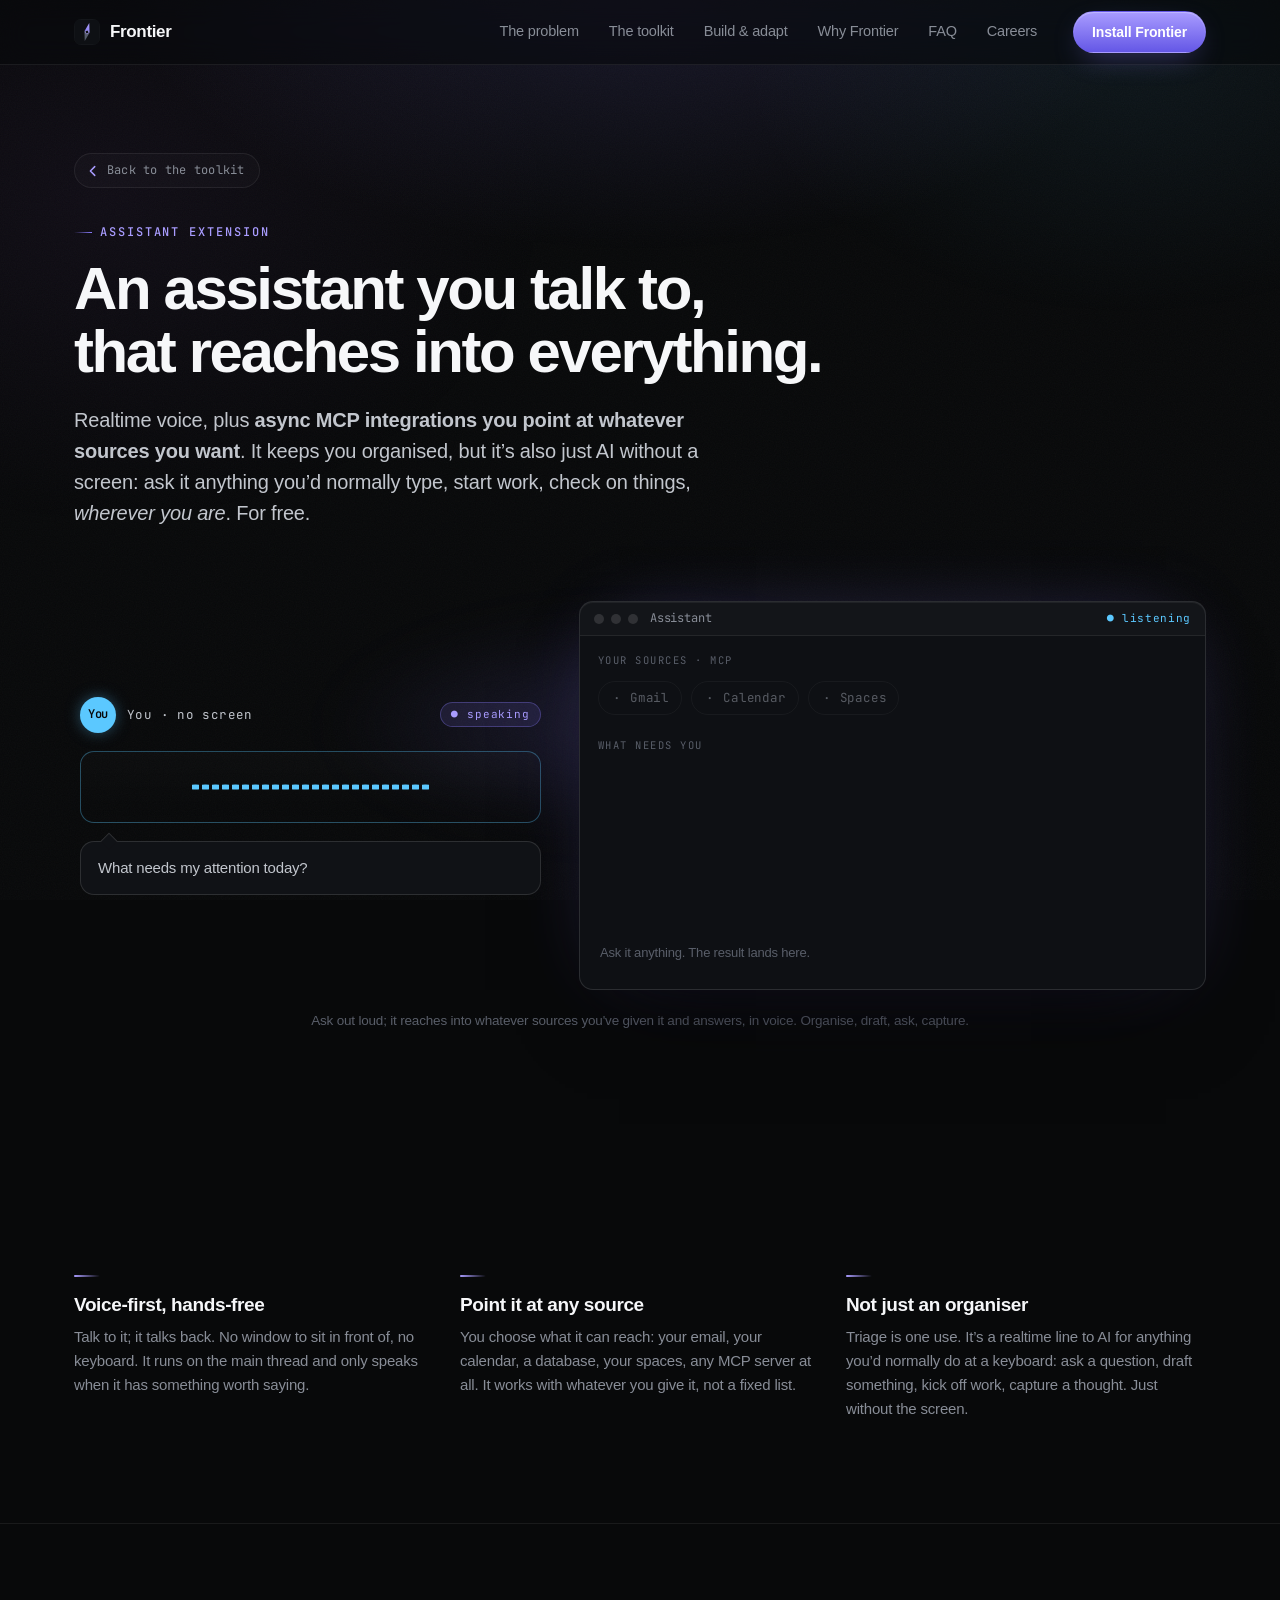
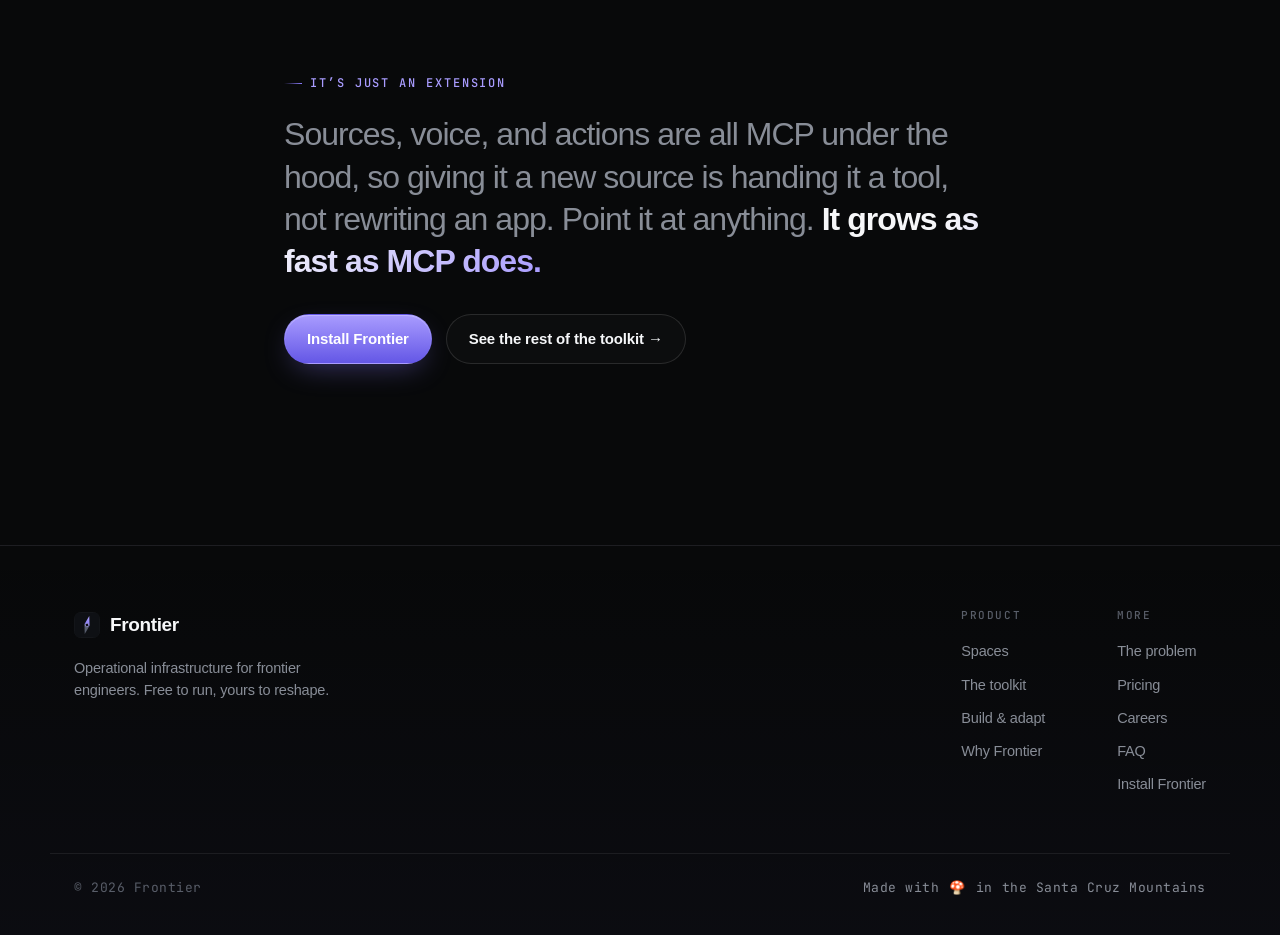
==== assistant/index.html @ aae22178 "deploy: frontierengineer/frontierengineer.com@a16890603f4fd9e2fb91ef1c6618bd8ad5037a3c" ====
<!DOCTYPE html><html lang="en"> <head><meta charset="UTF-8"><meta name="viewport" content="width=device-width, initial-scale=1.0"><title>Assistant — Frontier</title><meta name="description" content="A realtime voice assistant you point at whatever sources you want. It keeps you organised and does whatever you'd normally do with AI, hands-free and without a screen, wherever you are."><link rel="canonical" href="https://frontierengineer.com/assistant/"><meta name="theme-color" content="#08090a"><link rel="icon" type="image/svg+xml" href="/favicon.svg"><link rel="icon" type="image/png" sizes="32x32" href="/favicon-32.png"><link rel="apple-touch-icon" sizes="180x180" href="/apple-touch-icon.png"><link rel="manifest" href="/site.webmanifest"><meta property="og:type" content="website"><meta property="og:title" content="Assistant — Frontier"><meta property="og:description" content="A realtime voice assistant you point at whatever sources you want. It keeps you organised and does whatever you'd normally do with AI, hands-free and without a screen, wherever you are."><meta property="og:url" content="https://frontierengineer.com/assistant/"><meta property="og:image" content="/og.png"><meta name="twitter:card" content="summary_large_image"><meta name="twitter:title" content="Assistant — Frontier"><meta name="twitter:description" content="A realtime voice assistant you point at whatever sources you want. It keeps you organised and does whatever you'd normally do with AI, hands-free and without a screen, wherever you are."><meta name="twitter:image" content="/og.png"><link rel="preconnect" href="https://api.fontshare.com" crossorigin><link rel="preconnect" href="https://fonts.googleapis.com"><link rel="preconnect" href="https://fonts.gstatic.com" crossorigin><link href="https://api.fontshare.com/v2/css?f[]=general-sans@400,500,600,700&display=swap" rel="stylesheet"><link href="https://fonts.googleapis.com/css2?family=JetBrains+Mono:wght@400;500;600&display=swap" rel="stylesheet"><link rel="stylesheet" href="/_astro/assistant.Bw5Z6QPS.css">
<style>.xhero[data-astro-cid-bzsrhbdt]{padding-top:clamp(48px,7vw,88px)}.xback[data-astro-cid-bzsrhbdt]{display:flex;align-items:center;gap:7px;width:fit-content;font-family:var(--font-mono);font-size:12px;letter-spacing:.02em;color:var(--text-muted);padding:7px 14px 7px 11px;border:1px solid var(--border);border-radius:999px;background:#ffffff05;margin-bottom:26px;transition:color .2s var(--ease),border-color .2s var(--ease),background .2s var(--ease)}.xback[data-astro-cid-bzsrhbdt]:hover{color:var(--text);border-color:var(--border-accent);background:#ffffff0a}.xback-ic[data-astro-cid-bzsrhbdt]{color:var(--accent-bright);transition:transform .2s var(--ease)}.xback[data-astro-cid-bzsrhbdt]:hover .xback-ic[data-astro-cid-bzsrhbdt]{transform:translate(-2px)}.xhero-title[data-astro-cid-bzsrhbdt]{font-size:clamp(32px,5vw,60px);margin-top:16px;letter-spacing:-.04em}.xhero-lead[data-astro-cid-bzsrhbdt]{font-size:clamp(17px,1.6vw,20px);color:var(--text-dim);max-width:62ch;margin-top:22px;line-height:1.55}.xhero-lead[data-astro-cid-bzsrhbdt] strong{color:var(--text-dim);font-weight:600}.demo-stage[data-astro-cid-bzsrhbdt]{position:relative;margin-top:clamp(40px,6vw,72px)}.demo-glow[data-astro-cid-bzsrhbdt]{position:absolute;left:50%;top:-8%;transform:translate(-50%);width:78%;height:80%;background:radial-gradient(closest-side,rgba(138,124,255,.16),transparent 72%);filter:blur(26px);z-index:-1;pointer-events:none}.demo-cap[data-astro-cid-bzsrhbdt]{text-align:center;color:var(--text-faint);font-size:13.5px;margin-top:20px}.xbeats[data-astro-cid-bzsrhbdt]{padding-block:clamp(48px,8vw,110px)}.xbeats-grid[data-astro-cid-bzsrhbdt]{display:grid;grid-template-columns:repeat(3,1fr);gap:26px}.xbeat[data-astro-cid-bzsrhbdt]{position:relative}.xbeat-mark[data-astro-cid-bzsrhbdt]{display:block;width:26px;height:2px;border-radius:2px;background:linear-gradient(90deg,var(--accent-bright),transparent);margin-bottom:18px}.xbeat[data-astro-cid-bzsrhbdt] h3[data-astro-cid-bzsrhbdt]{font-size:19px;letter-spacing:-.02em}.xbeat[data-astro-cid-bzsrhbdt] p[data-astro-cid-bzsrhbdt]{color:var(--text-muted);font-size:15px;line-height:1.6;margin-top:10px}.xnote[data-astro-cid-bzsrhbdt]{border-top:1px solid var(--border)}.xnote-inner[data-astro-cid-bzsrhbdt]{max-width:760px}.xnote-body[data-astro-cid-bzsrhbdt]{font-family:var(--font-display);font-weight:500;font-size:clamp(22px,3vw,32px);line-height:1.32;letter-spacing:-.03em;color:var(--text-muted);margin-top:20px}.xnote-body[data-astro-cid-bzsrhbdt] .text-grad{font-weight:600}.xnote-cta[data-astro-cid-bzsrhbdt]{display:flex;gap:14px;margin-top:32px;flex-wrap:wrap}@media(max-width:760px){.xbeats-grid[data-astro-cid-bzsrhbdt]{grid-template-columns:1fr;gap:32px}}
</style>
<link rel="stylesheet" href="/_astro/assistant.CYsxO0mL.css"></head> <body> <header class="nav" data-astro-cid-dmqpwcec> <div class="container nav-inner" data-astro-cid-dmqpwcec> <a class="brand" href="/" aria-label="Frontier home" data-astro-cid-dmqpwcec> <svg class="brand-mark" width="26" height="26" viewBox="0 0 64 64" fill="none" aria-hidden="true" data-astro-cid-dmqpwcec> <defs data-astro-cid-dmqpwcec> <linearGradient id="navg" x1="24" y1="52" x2="42" y2="10" gradientUnits="userSpaceOnUse" data-astro-cid-dmqpwcec> <stop stop-color="#6457e6" data-astro-cid-dmqpwcec></stop> <stop offset="1" stop-color="#b3a8ff" data-astro-cid-dmqpwcec></stop> </linearGradient> </defs> <rect width="64" height="64" rx="15" fill="#0e1014" data-astro-cid-dmqpwcec></rect> <rect x="0.6" y="0.6" width="62.8" height="62.8" rx="14.4" stroke="#ffffff" stroke-opacity="0.08" stroke-width="1.2" data-astro-cid-dmqpwcec></rect> <g transform="rotate(14 32 32)" data-astro-cid-dmqpwcec> <polygon points="32,9 38.5,32 25.5,32" fill="url(#navg)" data-astro-cid-dmqpwcec></polygon> <polygon points="32,55 38.5,32 25.5,32" fill="#565c6b" data-astro-cid-dmqpwcec></polygon> <circle cx="32" cy="32" r="4.2" fill="#0e1014" data-astro-cid-dmqpwcec></circle> <circle cx="32" cy="32" r="4.2" fill="none" stroke="#b3a8ff" stroke-width="1.5" data-astro-cid-dmqpwcec></circle> </g> </svg> <span class="brand-word" data-astro-cid-dmqpwcec>Frontier</span> </a> <nav class="nav-links" aria-label="Primary" data-astro-cid-dmqpwcec> <a href="/#problem" data-astro-cid-dmqpwcec>The problem</a><a href="/#extensions" data-astro-cid-dmqpwcec>The toolkit</a><a href="/#adapt" data-astro-cid-dmqpwcec>Build &amp; adapt</a><a href="/#versus" data-astro-cid-dmqpwcec>Why Frontier</a><a href="/#faq" data-astro-cid-dmqpwcec>FAQ</a><a href="/careers" data-astro-cid-dmqpwcec>Careers</a> </nav> <a class="btn btn-primary nav-cta" href="/install" data-astro-cid-dmqpwcec>Install Frontier</a> </div> </header>  <main>  <section class="xhero section" data-astro-cid-bzsrhbdt> <div class="container" data-astro-cid-bzsrhbdt> <a class="xback" href="/#extensions" data-astro-cid-bzsrhbdt> <svg class="xback-ic" width="14" height="14" viewBox="0 0 16 16" fill="none" stroke="currentColor" stroke-width="1.7" stroke-linecap="round" stroke-linejoin="round" aria-hidden="true" data-astro-cid-bzsrhbdt><path d="M10 3 5 8l5 5" data-astro-cid-bzsrhbdt></path></svg>
Back to the toolkit
</a> <span class="eyebrow" data-astro-cid-bzsrhbdt>Assistant extension</span> <h1 class="xhero-title" data-astro-cid-bzsrhbdt>An assistant you talk to,<br data-astro-cid-vo5oohh5>that reaches into everything.</h1> <p class="xhero-lead" data-astro-cid-bzsrhbdt>
Realtime voice, plus <strong data-astro-cid-vo5oohh5>async MCP integrations you point at whatever sources you want</strong>.
    It keeps you organised, but it’s also just AI without a screen: ask it anything you’d normally
    type, start work, check on things, <em data-astro-cid-vo5oohh5>wherever you are</em>. For free.
</p> <div class="demo-stage" data-astro-cid-bzsrhbdt> <div class="demo-glow" aria-hidden="true" data-astro-cid-bzsrhbdt></div> <div class="demo-interactive" data-astro-cid-bzsrhbdt>    <style>astro-island,astro-slot,astro-static-slot{display:contents}</style><script>(()=>{var n=(a,t)=>{let i=async()=>{await(await a())()};if(t.value){let e=matchMedia(t.value);e.matches?i():e.addEventListener("change",i,{once:!0})}};(self.Astro||(self.Astro={})).media=n;window.dispatchEvent(new Event("astro:media"));})();</script><script>(()=>{var A=Object.defineProperty;var g=(i,o,a)=>o in i?A(i,o,{enumerable:!0,configurable:!0,writable:!0,value:a}):i[o]=a;var d=(i,o,a)=>g(i,typeof o!="symbol"?o+"":o,a);{let i={0:t=>m(t),1:t=>a(t),2:t=>new RegExp(t),3:t=>new Date(t),4:t=>new Map(a(t)),5:t=>new Set(a(t)),6:t=>BigInt(t),7:t=>new URL(t),8:t=>new Uint8Array(t),9:t=>new Uint16Array(t),10:t=>new Uint32Array(t),11:t=>1/0*t},o=t=>{let[l,e]=t;return l in i?i[l](e):void 0},a=t=>t.map(o),m=t=>typeof t!="object"||t===null?t:Object.fromEntries(Object.entries(t).map(([l,e])=>[l,o(e)]));class y extends HTMLElement{constructor(){super(...arguments);d(this,"Component");d(this,"hydrator");d(this,"hydrate",async()=>{var b;if(!this.hydrator||!this.isConnected)return;let e=(b=this.parentElement)==null?void 0:b.closest("astro-island[ssr]");if(e){e.addEventListener("astro:hydrate",this.hydrate,{once:!0});return}let c=this.querySelectorAll("astro-slot"),n={},h=this.querySelectorAll("template[data-astro-template]");for(let r of h){let s=r.closest(this.tagName);s!=null&&s.isSameNode(this)&&(n[r.getAttribute("data-astro-template")||"default"]=r.innerHTML,r.remove())}for(let r of c){let s=r.closest(this.tagName);s!=null&&s.isSameNode(this)&&(n[r.getAttribute("name")||"default"]=r.innerHTML)}let p;try{p=this.hasAttribute("props")?m(JSON.parse(this.getAttribute("props"))):{}}catch(r){let s=this.getAttribute("component-url")||"<unknown>",v=this.getAttribute("component-export");throw v&&(s+=` (export ${v})`),console.error(`[hydrate] Error parsing props for component ${s}`,this.getAttribute("props"),r),r}let u;await this.hydrator(this)(this.Component,p,n,{client:this.getAttribute("client")}),this.removeAttribute("ssr"),this.dispatchEvent(new CustomEvent("astro:hydrate"))});d(this,"unmount",()=>{this.isConnected||this.dispatchEvent(new CustomEvent("astro:unmount"))})}disconnectedCallback(){document.removeEventListener("astro:after-swap",this.unmount),document.addEventListener("astro:after-swap",this.unmount,{once:!0})}connectedCallback(){if(!this.hasAttribute("await-children")||document.readyState==="interactive"||document.readyState==="complete")this.childrenConnectedCallback();else{let e=()=>{document.removeEventListener("DOMContentLoaded",e),c.disconnect(),this.childrenConnectedCallback()},c=new MutationObserver(()=>{var n;((n=this.lastChild)==null?void 0:n.nodeType)===Node.COMMENT_NODE&&this.lastChild.nodeValue==="astro:end"&&(this.lastChild.remove(),e())});c.observe(this,{childList:!0}),document.addEventListener("DOMContentLoaded",e)}}async childrenConnectedCallback(){let e=this.getAttribute("before-hydration-url");e&&await import(e),this.start()}async start(){let e=JSON.parse(this.getAttribute("opts")),c=this.getAttribute("client");if(Astro[c]===void 0){window.addEventListener(`astro:${c}`,()=>this.start(),{once:!0});return}try{await Astro[c](async()=>{let n=this.getAttribute("renderer-url"),[h,{default:p}]=await Promise.all([import(this.getAttribute("component-url")),n?import(n):()=>()=>{}]),u=this.getAttribute("component-export")||"default";if(!u.includes("."))this.Component=h[u];else{this.Component=h;for(let f of u.split("."))this.Component=this.Component[f]}return this.hydrator=p,this.hydrate},e,this)}catch(n){console.error(`[astro-island] Error hydrating ${this.getAttribute("component-url")}`,n)}}attributeChangedCallback(){this.hydrate()}}d(y,"observedAttributes",["props"]),customElements.get("astro-island")||customElements.define("astro-island",y)}})();</script><astro-island uid="21wpBT" prefix="r1" component-url="/_astro/AssistantDemo.C8RsoqYz.js" component-export="default" renderer-url="/_astro/client.CbHKJimV.js" props="{&quot;data-astro-cid-vo5oohh5&quot;:[0,true]}" ssr client="media" opts="{&quot;name&quot;:&quot;AssistantDemo&quot;,&quot;value&quot;:&quot;(min-width: 860px)&quot;}" await-children><div class="adem" aria-label="Talking to the assistant hands-free"><div class="adem-room"><div class="adem-speaker"><span class="adem-avatar adem-avatar-you">You</span><span class="adem-room-label">You · no screen</span><span class="adem-pill is-voice">● speaking</span></div><div class="adem-wave adem-wave-you is-on" aria-hidden="true"><i style="--peak:0.8417120105808957;animation-delay:0ms"></i><i style="--peak:0.9067060543661969;animation-delay:52ms"></i><i style="--peak:0.5276926530966611;animation-delay:104ms"></i><i style="--peak:0.6484984073632659;animation-delay:156ms"></i><i style="--peak:0.9360884222527479;animation-delay:208ms"></i><i style="--peak:0.757435001853643;animation-delay:260ms"></i><i style="--peak:0.3922605070073061;animation-delay:312ms"></i><i style="--peak:0.8472707047897099;animation-delay:364ms"></i><i style="--peak:0.9032529451414593;animation-delay:416ms"></i><i style="--peak:0.5178409846565983;animation-delay:468ms"></i><i style="--peak:0.6572930887514092;animation-delay:520ms"></i><i style="--peak:0.937170477049954;animation-delay:572ms"></i><i style="--peak:0.7499855525618159;animation-delay:624ms"></i><i style="--peak:0.40260386568036527;animation-delay:676ms"></i><i style="--peak:0.8526803252110273;animation-delay:728ms"></i><i style="--peak:0.8996349344253034;animation-delay:780ms"></i><i style="--peak:0.5079333811823354;animation-delay:832ms"></i><i style="--peak:0.6659924081978033;animation-delay:884ms"></i><i style="--peak:0.9380780409457896;animation-delay:936ms"></i><i style="--peak:0.74241453464441;animation-delay:988ms"></i><i style="--peak:0.4129238699910305;animation-delay:1040ms"></i><i style="--peak:0.8579393423978348;animation-delay:1092ms"></i><i style="--peak:0.895853045127889;animation-delay:1144ms"></i><i style="--peak:0.4979726438231916;animation-delay:1196ms"></i></div><div class="adem-bubble adem-bubble-you">What needs my attention today?</div></div><div class="adem-app"><div class="adem-titlebar"><span class="adem-dots"><i></i><i></i><i></i></span><span class="adem-title">Assistant</span><span class="adem-appstatus is-listening">● listening</span></div><div class="adem-body"><div class="adem-label">Your sources · MCP</div><div class="adem-sources"><span class="adem-src adem-src-idle"><span class="adem-src-mark">·</span>Gmail</span><span class="adem-src adem-src-idle"><span class="adem-src-mark">·</span>Calendar</span><span class="adem-src adem-src-idle"><span class="adem-src-mark">·</span>Spaces</span></div><div class="adem-label adem-label-2">What needs you</div><div class="adem-pris"><div class="adem-pri is-out"><span class="adem-pri-dot"></span><span class="adem-pri-text">Reply to the Acme renewal — terms by EOD</span><span class="adem-tag">Gmail</span></div><div class="adem-pri is-out"><span class="adem-pri-dot"></span><span class="adem-pri-text">Your 2pm board sync has no agenda</span><span class="adem-tag">Calendar</span></div><div class="adem-pri is-out"><span class="adem-pri-dot"></span><span class="adem-pri-text">auth-migration is waiting on your input</span><span class="adem-tag">Spaces</span></div><div class="adem-pri-empty">Ask it anything. The result lands here.</div></div></div></div></div><!--astro:end--></astro-island> </div> <img class="demo-fallback" src="/demos/assistant-demo.png" alt="Talking to the assistant hands-free; it reaches into your sources over MCP and answers by voice, whether you're organising, drafting, or just asking." loading="lazy" data-astro-cid-bzsrhbdt> </div> <p class="demo-cap" data-astro-cid-bzsrhbdt>Ask out loud; it reaches into whatever sources you&#39;ve given it and answers, in voice. Organise, draft, ask, capture.</p> </div> </section> <section class="section xbeats" data-astro-cid-bzsrhbdt> <div class="container" data-astro-cid-bzsrhbdt> <div class="xbeats-grid" data-astro-cid-bzsrhbdt> <article class="xbeat" data-astro-cid-bzsrhbdt> <span class="xbeat-mark" data-astro-cid-bzsrhbdt></span> <h3 data-astro-cid-bzsrhbdt>Voice-first, hands-free</h3> <p data-astro-cid-bzsrhbdt>Talk to it; it talks back. No window to sit in front of, no keyboard. It runs on the main thread and only speaks when it has something worth saying.</p> </article><article class="xbeat" data-astro-cid-bzsrhbdt> <span class="xbeat-mark" data-astro-cid-bzsrhbdt></span> <h3 data-astro-cid-bzsrhbdt>Point it at any source</h3> <p data-astro-cid-bzsrhbdt>You choose what it can reach: your email, your calendar, a database, your spaces, any MCP server at all. It works with whatever you give it, not a fixed list.</p> </article><article class="xbeat" data-astro-cid-bzsrhbdt> <span class="xbeat-mark" data-astro-cid-bzsrhbdt></span> <h3 data-astro-cid-bzsrhbdt>Not just an organiser</h3> <p data-astro-cid-bzsrhbdt>Triage is one use. It’s a realtime line to AI for anything you’d normally do at a keyboard: ask a question, draft something, kick off work, capture a thought. Just without the screen.</p> </article> </div> </div> </section> <section class="section xnote" data-astro-cid-bzsrhbdt> <div class="container xnote-inner" data-astro-cid-bzsrhbdt> <span class="eyebrow" data-astro-cid-bzsrhbdt>It’s just an extension</span> <p class="xnote-body" data-astro-cid-bzsrhbdt>
Sources, voice, and actions are all MCP under the hood, so giving it a new source is handing it a
    tool, not rewriting an app. Point it at anything. <span class="text-grad" data-astro-cid-vo5oohh5>It grows as fast as MCP does.</span> </p> <div class="xnote-cta" data-astro-cid-bzsrhbdt> <a class="btn btn-primary" href="/install" data-astro-cid-bzsrhbdt>Install Frontier</a> <a class="btn btn-ghost" href="/#extensions" data-astro-cid-bzsrhbdt>See the rest of the toolkit →</a> </div> </div> </section>  </main> <footer class="footer" data-astro-cid-sz7xmlte> <div class="container footer-inner" data-astro-cid-sz7xmlte> <div class="footer-brand" data-astro-cid-sz7xmlte> <a class="footer-logo" href="/" aria-label="Frontier home" data-astro-cid-sz7xmlte> <svg class="footer-mark" width="26" height="26" viewBox="0 0 64 64" fill="none" aria-hidden="true" data-astro-cid-sz7xmlte> <defs data-astro-cid-sz7xmlte> <linearGradient id="footg" x1="24" y1="52" x2="42" y2="10" gradientUnits="userSpaceOnUse" data-astro-cid-sz7xmlte> <stop stop-color="#6457e6" data-astro-cid-sz7xmlte></stop> <stop offset="1" stop-color="#b3a8ff" data-astro-cid-sz7xmlte></stop> </linearGradient> </defs> <rect width="64" height="64" rx="15" fill="#0e1014" data-astro-cid-sz7xmlte></rect> <rect x="0.6" y="0.6" width="62.8" height="62.8" rx="14.4" stroke="#ffffff" stroke-opacity="0.08" stroke-width="1.2" data-astro-cid-sz7xmlte></rect> <g transform="rotate(14 32 32)" data-astro-cid-sz7xmlte> <polygon points="32,9 38.5,32 25.5,32" fill="url(#footg)" data-astro-cid-sz7xmlte></polygon> <polygon points="32,55 38.5,32 25.5,32" fill="#565c6b" data-astro-cid-sz7xmlte></polygon> <circle cx="32" cy="32" r="4.2" fill="#0e1014" data-astro-cid-sz7xmlte></circle> <circle cx="32" cy="32" r="4.2" fill="none" stroke="#b3a8ff" stroke-width="1.5" data-astro-cid-sz7xmlte></circle> </g> </svg> <span class="brand-word" data-astro-cid-sz7xmlte>Frontier</span> </a> <p data-astro-cid-sz7xmlte>Operational infrastructure for frontier engineers. Free to run, yours to reshape.</p> </div> <nav class="footer-cols" aria-label="Footer" data-astro-cid-sz7xmlte> <div data-astro-cid-sz7xmlte> <h4 data-astro-cid-sz7xmlte>Product</h4> <a href="/spaces" data-astro-cid-sz7xmlte>Spaces</a> <a href="/#extensions" data-astro-cid-sz7xmlte>The toolkit</a> <a href="/#adapt" data-astro-cid-sz7xmlte>Build &amp; adapt</a> <a href="/#versus" data-astro-cid-sz7xmlte>Why Frontier</a> </div> <div data-astro-cid-sz7xmlte> <h4 data-astro-cid-sz7xmlte>More</h4> <a href="/#problem" data-astro-cid-sz7xmlte>The problem</a> <a href="/#promise" data-astro-cid-sz7xmlte>Pricing</a> <a href="/careers" data-astro-cid-sz7xmlte>Careers</a> <a href="/#faq" data-astro-cid-sz7xmlte>FAQ</a> <a href="/install" data-astro-cid-sz7xmlte>Install Frontier</a> </div> </nav> </div> <div class="container footer-base" data-astro-cid-sz7xmlte> <span data-astro-cid-sz7xmlte>© 2026 Frontier</span> <span class="footer-made" data-astro-cid-sz7xmlte>Made with <span class="footer-emoji" aria-hidden="true" data-astro-cid-sz7xmlte>🍄</span> in the Santa Cruz Mountains</span> </div> </footer> <script type="module">const s=["🌲","🦭","⛰️","🐈","🌊","🍄","🐬","🥃"],t=document.querySelector(".footer-emoji"),n=window.matchMedia("(prefers-reduced-motion: reduce)").matches;if(t&&!n){let e=[];setInterval(()=>{e.length===0&&(e=[...s].sort(()=>Math.random()-.5),e[0]===t.textContent&&e.push(e.shift())),t.classList.add("is-fading"),setTimeout(()=>{t.textContent=e.shift(),t.classList.remove("is-fading")},900)},5e3)}</script>  </body></html>
---- _astro/assistant.Bw5Z6QPS.css ----
:root{--bg: #08090a;--bg-1: #0b0c0e;--bg-2: #101216;--bg-3: #15171c;--bg-card: #0e1014;--border: rgba(255, 255, 255, .07);--border-strong: rgba(255, 255, 255, .12);--border-accent: rgba(138, 124, 255, .32);--text: #f6f7f9;--text-dim: #c2c6cd;--text-muted: #888d97;--text-faint: #595e69;--accent: #8a7cff;--accent-bright: #a99cff;--accent-deep: #6457e6;--accent-glow: rgba(138, 124, 255, .45);--accent-dim: rgba(138, 124, 255, .12);--status-working: #5bc8ff;--status-attention: #ffb454;--status-done: #4ade80;--font-display: "General Sans", -apple-system, BlinkMacSystemFont, "Segoe UI", sans-serif;--font-body: "General Sans", -apple-system, BlinkMacSystemFont, "Segoe UI", sans-serif;--font-mono: "JetBrains Mono", ui-monospace, "SF Mono", "Cascadia Code", monospace;--container: 1180px;--container-narrow: 760px;--radius-sm: 8px;--radius: 14px;--radius-lg: 22px;--shadow-card: 0 1px 0 rgba(255, 255, 255, .04) inset, 0 18px 50px -20px rgba(0, 0, 0, .8);--shadow-glow: 0 0 0 1px var(--border-accent), 0 20px 60px -20px var(--accent-glow);--ease: cubic-bezier(.22, 1, .36, 1)}*,*:before,*:after{box-sizing:border-box;margin:0;padding:0}html{scroll-behavior:smooth;-webkit-text-size-adjust:100%}body{font-family:var(--font-body);background:var(--bg);color:var(--text);line-height:1.6;font-size:17px;letter-spacing:-.011em;-webkit-font-smoothing:antialiased;-moz-osx-font-smoothing:grayscale;overflow-x:hidden;position:relative}body:before{content:"";position:fixed;inset:0;z-index:-2;background:radial-gradient(900px 540px at 50% -8%,rgba(138,124,255,.16),transparent 60%),radial-gradient(700px 480px at 88% 6%,rgba(91,200,255,.07),transparent 55%),radial-gradient(820px 600px at 8% 22%,rgba(160,90,220,.06),transparent 55%);pointer-events:none}body:after{content:"";position:fixed;inset:0;z-index:-1;opacity:.035;pointer-events:none;background-image:url("data:image/svg+xml,%3Csvg xmlns='http://www.w3.org/2000/svg' width='160' height='160'%3E%3Cfilter id='n'%3E%3CfeTurbulence type='fractalNoise' baseFrequency='0.85' numOctaves='3' stitchTiles='stitch'/%3E%3C/filter%3E%3Crect width='100%25' height='100%25' filter='url(%23n)'/%3E%3C/svg%3E")}h1,h2,h3,h4{font-family:var(--font-display);font-weight:600;line-height:1.04;letter-spacing:-.035em;color:var(--text)}p{color:var(--text-dim)}a{color:inherit;text-decoration:none}::selection{background:var(--accent);color:#fff}img,svg{display:block;max-width:100%}.container{width:100%;max-width:var(--container);margin-inline:auto;padding-inline:24px}.section{position:relative;padding-block:clamp(72px,11vw,150px);scroll-margin-top:84px}.eyebrow{display:inline-flex;align-items:center;gap:8px;font-family:var(--font-mono);font-size:12px;font-weight:500;letter-spacing:.16em;text-transform:uppercase;color:var(--accent-bright)}.eyebrow:before{content:"";width:18px;height:1px;background:linear-gradient(90deg,transparent,var(--accent))}.section-title{font-size:clamp(30px,4.4vw,50px);max-width:18ch;margin-top:18px}.section-lead{font-size:clamp(17px,1.5vw,20px);color:var(--text-dim);max-width:56ch;margin-top:20px;line-height:1.55}.demo-interactive{display:none}.demo-fallback{display:block;width:100%;height:auto;border-radius:14px}@media(min-width:860px){.demo-interactive{display:block}.demo-fallback{display:none}}.text-accent{color:var(--accent-bright)}.text-grad{background:linear-gradient(120deg,var(--text) 30%,var(--accent-bright));-webkit-background-clip:text;background-clip:text;color:transparent}.btn{display:inline-flex;align-items:center;justify-content:center;gap:9px;font-family:var(--font-body);font-size:15px;font-weight:600;letter-spacing:-.01em;padding:12px 22px;border-radius:999px;border:1px solid transparent;cursor:pointer;transition:transform .25s var(--ease),background .25s var(--ease),border-color .25s var(--ease),box-shadow .25s var(--ease);white-space:nowrap}.btn:active{transform:translateY(1px) scale(.99)}.btn-primary{background:linear-gradient(180deg,var(--accent-bright),var(--accent-deep));color:#fff;box-shadow:0 1px #ffffff40 inset,0 10px 30px -10px var(--accent-glow)}.btn-primary:hover{box-shadow:0 1px #ffffff4d inset,0 14px 40px -10px var(--accent-glow);transform:translateY(-1px)}.btn-ghost{background:#ffffff05;border-color:var(--border-strong);color:var(--text)}.btn-ghost:hover{background:#ffffff0d;border-color:var(--border-accent)}.card{background:linear-gradient(180deg,#ffffff06,#fff0);border:1px solid var(--border);border-radius:var(--radius);box-shadow:var(--shadow-card)}.badge{display:inline-flex;align-items:center;gap:7px;font-family:var(--font-mono);font-size:11px;letter-spacing:.12em;text-transform:uppercase;color:var(--text-muted);padding:5px 11px;border:1px solid var(--border);border-radius:999px;background:#ffffff05}.rule{height:1px;border:0;background:linear-gradient(90deg,transparent,var(--border-strong) 20%,var(--border-strong) 80%,transparent)}@keyframes rise{0%{opacity:0;transform:translateY(18px)}to{opacity:1;transform:translateY(0)}}.reveal{opacity:0;animation:rise .9s var(--ease) forwards}@media(prefers-reduced-motion:reduce){.reveal{animation:none;opacity:1}html{scroll-behavior:auto}}@media(max-width:640px){body{font-size:16px}.container{padding-inline:18px}}.nav[data-astro-cid-dmqpwcec]{position:sticky;top:0;z-index:50;background:#08090a99;backdrop-filter:blur(14px) saturate(140%);-webkit-backdrop-filter:blur(14px) saturate(140%);border-bottom:1px solid var(--border)}.nav-inner[data-astro-cid-dmqpwcec]{display:flex;align-items:center;justify-content:space-between;height:64px;gap:28px}.brand[data-astro-cid-dmqpwcec]{display:inline-flex;align-items:center;gap:10px;font-family:var(--font-display);font-weight:600;font-size:17px;letter-spacing:-.02em}.brand-mark[data-astro-cid-dmqpwcec]{border-radius:7px}.nav-links[data-astro-cid-dmqpwcec]{display:flex;align-items:center;gap:30px;margin-left:auto;margin-right:8px}.nav-links[data-astro-cid-dmqpwcec] a[data-astro-cid-dmqpwcec]{font-size:14.5px;color:var(--text-muted);transition:color .2s var(--ease)}.nav-links[data-astro-cid-dmqpwcec] a[data-astro-cid-dmqpwcec]:hover{color:var(--text)}.nav-cta[data-astro-cid-dmqpwcec]{padding:9px 18px;font-size:14px}@media(max-width:860px){.nav-links[data-astro-cid-dmqpwcec]{display:none}}@media(max-width:460px){.nav-cta[data-astro-cid-dmqpwcec]{display:none}}.footer[data-astro-cid-sz7xmlte]{border-top:1px solid var(--border);padding-block:64px 36px;margin-top:40px;background:linear-gradient(180deg,transparent,rgba(138,124,255,.03))}.footer-inner[data-astro-cid-sz7xmlte]{display:flex;justify-content:space-between;gap:48px;flex-wrap:wrap}.footer-logo[data-astro-cid-sz7xmlte]{display:inline-flex;align-items:center;gap:10px}.footer-mark[data-astro-cid-sz7xmlte]{border-radius:7px}.footer-brand[data-astro-cid-sz7xmlte] .brand-word[data-astro-cid-sz7xmlte]{font-family:var(--font-display);font-weight:600;font-size:19px;letter-spacing:-.02em}.footer-brand[data-astro-cid-sz7xmlte] p[data-astro-cid-sz7xmlte]{color:var(--text-muted);font-size:14.5px;margin-top:12px;max-width:34ch;line-height:1.5}.footer-cols[data-astro-cid-sz7xmlte]{display:flex;gap:72px;flex-wrap:wrap}.footer-cols[data-astro-cid-sz7xmlte] h4[data-astro-cid-sz7xmlte]{font-family:var(--font-mono);font-size:11px;letter-spacing:.14em;text-transform:uppercase;color:var(--text-faint);margin-bottom:14px;font-weight:500}.footer-cols[data-astro-cid-sz7xmlte] a[data-astro-cid-sz7xmlte]{display:block;font-size:14.5px;color:var(--text-muted);padding-block:5px;transition:color .2s var(--ease)}.footer-cols[data-astro-cid-sz7xmlte] a[data-astro-cid-sz7xmlte]:hover{color:var(--text)}.footer-base[data-astro-cid-sz7xmlte]{display:flex;justify-content:space-between;align-items:center;gap:16px;flex-wrap:wrap;margin-top:52px;padding-top:24px;border-top:1px solid var(--border);font-size:13px;color:var(--text-faint);font-family:var(--font-mono);letter-spacing:.04em}.footer-made[data-astro-cid-sz7xmlte]{color:var(--text-muted)}.footer-emoji[data-astro-cid-sz7xmlte]{display:inline-block;width:1.5em;text-align:center;opacity:1;transition:opacity .9s ease}.footer-emoji[data-astro-cid-sz7xmlte].is-fading{opacity:0}@media(max-width:600px){.footer-cols[data-astro-cid-sz7xmlte]{gap:40px}}
---- _astro/assistant.CYsxO0mL.css ----
.adem{--a-you: var(--status-working, #5bc8ff);--a-asst: var(--accent-bright);display:grid;grid-template-columns:.86fr 1.14fr;gap:32px;align-items:center;width:100%;text-align:left;user-select:none}.adem-room{display:flex;flex-direction:column;gap:18px;padding:4px 6px}.adem-speaker{display:flex;align-items:center;gap:11px}.adem-avatar{flex:0 0 auto;width:36px;height:36px;border-radius:50%;display:inline-flex;align-items:center;justify-content:center;font-family:var(--font-mono);font-size:12px;font-weight:600;color:var(--bg);transition:background .3s var(--ease),box-shadow .3s var(--ease)}.adem-avatar-you{background:var(--a-you);box-shadow:0 0 16px -2px #5bc8ff80}.adem-avatar-asst{background:var(--a-asst);box-shadow:0 0 16px -2px var(--accent-glow)}.adem-room-label{font-family:var(--font-mono);font-size:12.5px;letter-spacing:.03em;color:var(--text-dim)}.adem-pill{margin-left:auto;font-family:var(--font-mono);font-size:11px;letter-spacing:.08em;padding:3px 10px;border-radius:999px;border:1px solid transparent;color:var(--text-faint);transition:color .25s var(--ease),border-color .25s var(--ease),background .25s var(--ease)}.adem-pill.is-voice{color:var(--accent-bright);border-color:var(--border-accent);background:var(--accent-dim)}.adem-pill.is-think{color:var(--text-muted)}.adem-wave{display:flex;align-items:center;justify-content:center;gap:3px;height:72px;padding:10px 14px;border-radius:14px;border:1px solid var(--border);background:linear-gradient(180deg,#ffffff05,#fff0);transition:border-color .3s var(--ease)}.adem-wave.is-on.adem-wave-you{border-color:#5bc8ff59}.adem-wave.is-on.adem-wave-asst{border-color:var(--border-accent)}.adem-wave i{flex:1 1 0;max-width:7px;height:100%;border-radius:3px;background:var(--text-faint);transform:scaleY(.1);transform-origin:center;transition:background .3s var(--ease)}.adem-wave.is-on.adem-wave-you i{background:var(--a-you)}.adem-wave.is-on.adem-wave-asst i{background:var(--a-asst)}.adem-wave.is-on i{animation:adem-wave .82s ease-in-out infinite}@keyframes adem-wave{0%,to{transform:scaleY(.1)}50%{transform:scaleY(var(--peak, 1))}}.adem-thinking{display:flex;align-items:center;gap:8px;height:72px;padding:10px 18px;border-radius:14px;border:1px solid var(--border);background:#ffffff04}.adem-thinking i{width:8px;height:8px;border-radius:50%;background:var(--accent-bright);animation:adem-think 1.1s ease-in-out infinite}.adem-thinking i:nth-child(2){animation-delay:.18s}.adem-thinking i:nth-child(3){animation-delay:.36s}@keyframes adem-think{0%,to{opacity:.25;transform:translateY(0)}50%{opacity:1;transform:translateY(-3px)}}.adem-bubble{position:relative;border-radius:14px;border:1px solid var(--border-strong);background:var(--bg-2);padding:15px 17px;font-size:15px;line-height:1.5;color:var(--text-dim);transition:border-color .3s var(--ease)}.adem-bubble:after{content:"";position:absolute;left:22px;top:-7px;width:12px;height:12px;background:var(--bg-2);border-left:1px solid var(--border-strong);border-top:1px solid var(--border-strong);transform:rotate(45deg)}.adem-bubble-asst{border-color:var(--border-accent)}.adem-bubble-asst:after{border-color:var(--border-accent)}.adem-app{border-radius:14px;background:var(--bg-card);border:1px solid var(--border-strong);overflow:hidden;box-shadow:0 1px #ffffff0f inset,0 40px 90px -40px #000000e6,0 0 80px -36px var(--accent-glow)}.adem-titlebar{display:flex;align-items:center;gap:12px;height:34px;padding:0 14px;border-bottom:1px solid var(--border);background:#ffffff05}.adem-dots{display:flex;gap:7px}.adem-dots i{width:10px;height:10px;border-radius:50%;background:var(--border-strong)}.adem-title{font-family:var(--font-mono);font-size:12px;color:var(--text-muted)}.adem-appstatus{margin-left:auto;font-family:var(--font-mono);font-size:11px;letter-spacing:.06em;transition:color .3s var(--ease)}.adem-appstatus.is-listening{color:var(--status-working, #5bc8ff)}.adem-appstatus.is-working{color:var(--text-muted)}.adem-appstatus.is-done{color:#4ade80}.adem-body{padding:16px 18px 20px;min-height:256px}.adem-label{font-family:var(--font-mono);font-size:10.5px;letter-spacing:.14em;text-transform:uppercase;color:var(--text-faint);margin-bottom:12px}.adem-label-2{margin-top:22px}.adem-sources{display:flex;gap:9px;flex-wrap:wrap}.adem-src{display:inline-flex;align-items:center;gap:7px;font-family:var(--font-mono);font-size:12.5px;padding:6px 12px;border-radius:999px;border:1px solid var(--border);color:var(--text-muted);transition:color .3s var(--ease),border-color .3s var(--ease),background .3s var(--ease)}.adem-src-mark{display:inline-flex;width:12px;justify-content:center}.adem-src-idle{opacity:.6}.adem-src-checking{color:var(--accent-bright);border-color:var(--border-accent);background:var(--accent-dim)}.adem-src-done{color:#4ade80;border-color:#4ade8059}.adem-spin{width:10px;height:10px;border-radius:50%;border:1.6px solid var(--accent-bright);border-top-color:transparent;animation:adem-spin .7s linear infinite}@keyframes adem-spin{to{transform:rotate(360deg)}}.adem-pris{display:flex;flex-direction:column;gap:9px}.adem-pri{display:flex;align-items:center;gap:11px;padding:11px 13px;border-radius:10px;border:1px solid var(--border);background:#ffffff04;transition:opacity .45s var(--ease),transform .45s var(--ease)}.adem-pri.is-in{opacity:1;transform:translateY(0)}.adem-pri.is-out{opacity:0;transform:translateY(8px);pointer-events:none}.adem-pri-dot{flex:0 0 auto;width:6px;height:6px;border-radius:50%;background:var(--accent-bright);margin-top:1px}.adem-pri-text{flex:1;font-size:13.5px;color:var(--text-dim)}.adem-tag{flex:0 0 auto;font-family:var(--font-mono);font-size:10px;letter-spacing:.08em;padding:3px 8px;border-radius:999px;border:1px solid var(--border-accent);color:var(--accent-bright);background:var(--accent-dim)}.adem-pri-empty{font-size:13px;color:var(--text-faint);padding:6px 2px}@media(prefers-reduced-motion:reduce){.adem-wave i,.adem-thinking i,.adem-spin{animation:none!important}}.xhero-lead[data-astro-cid-vo5oohh5] em[data-astro-cid-vo5oohh5]{color:var(--text-dim);font-style:italic}
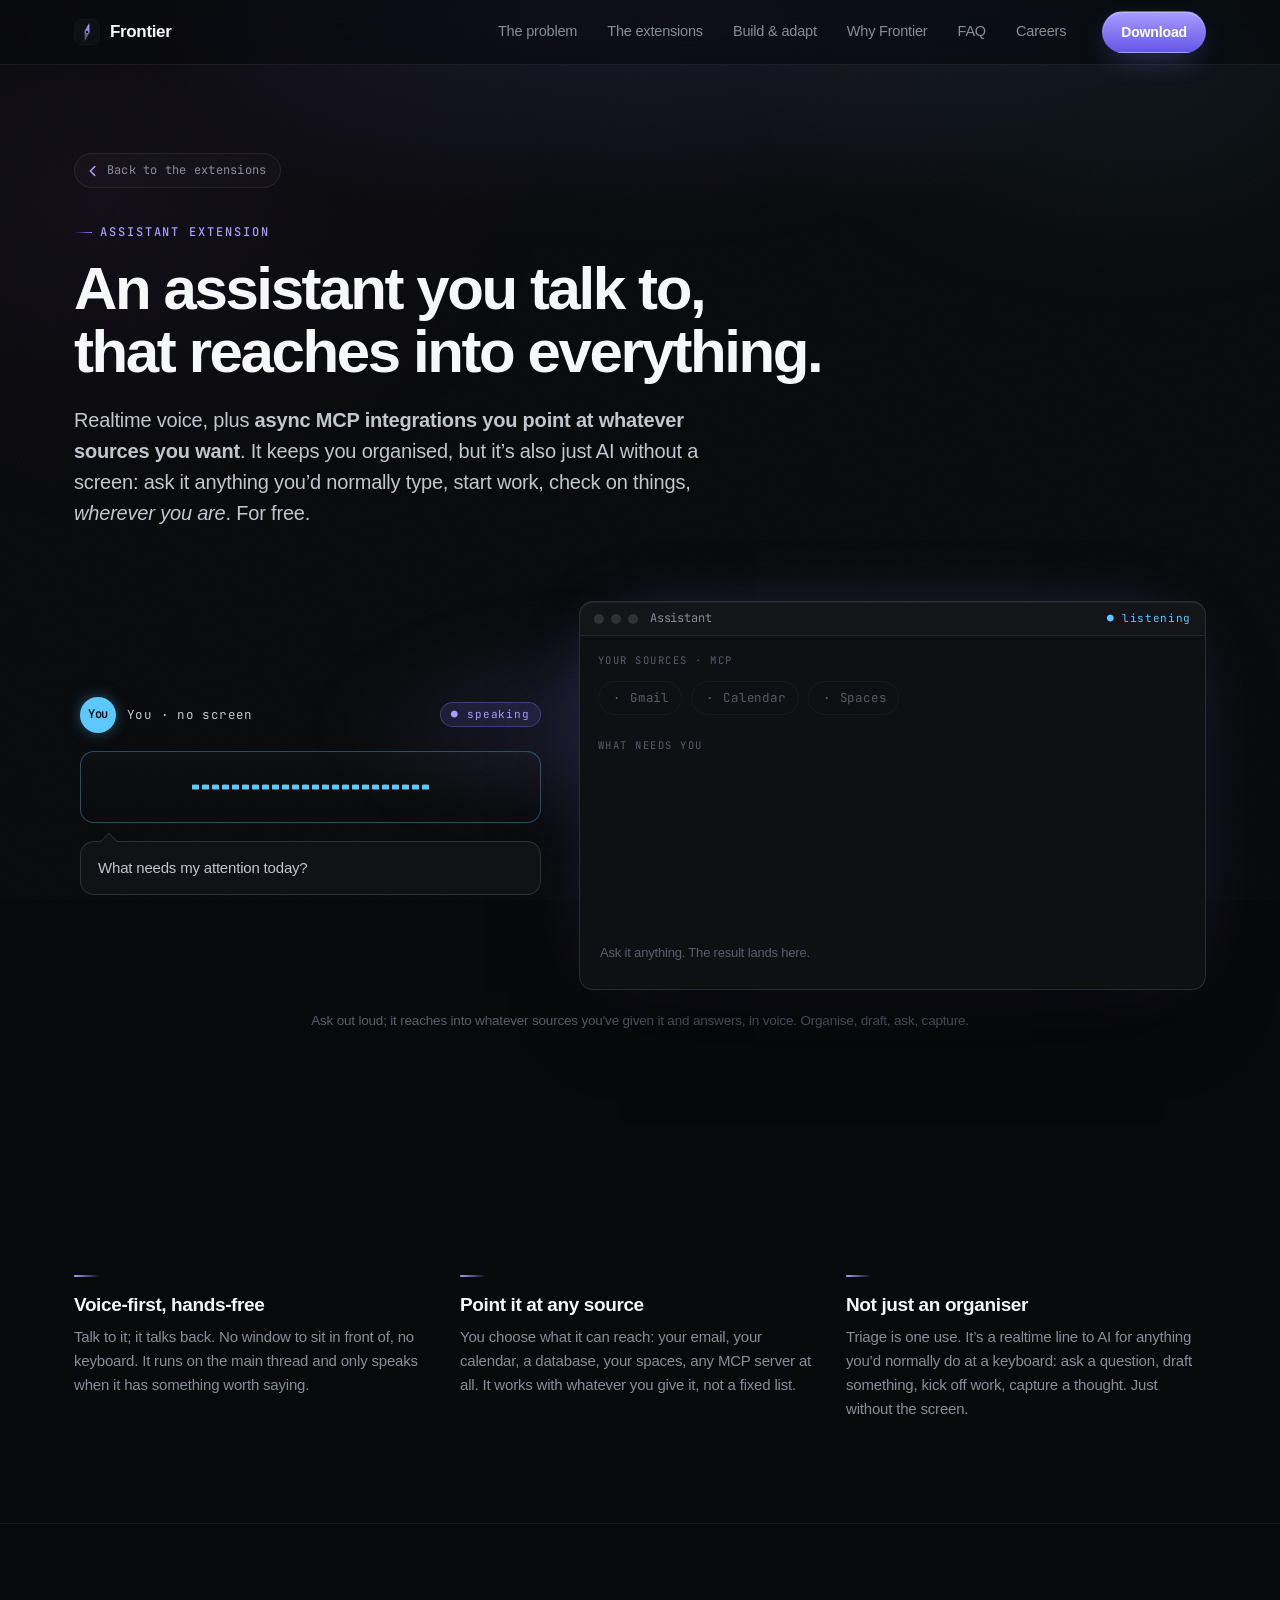
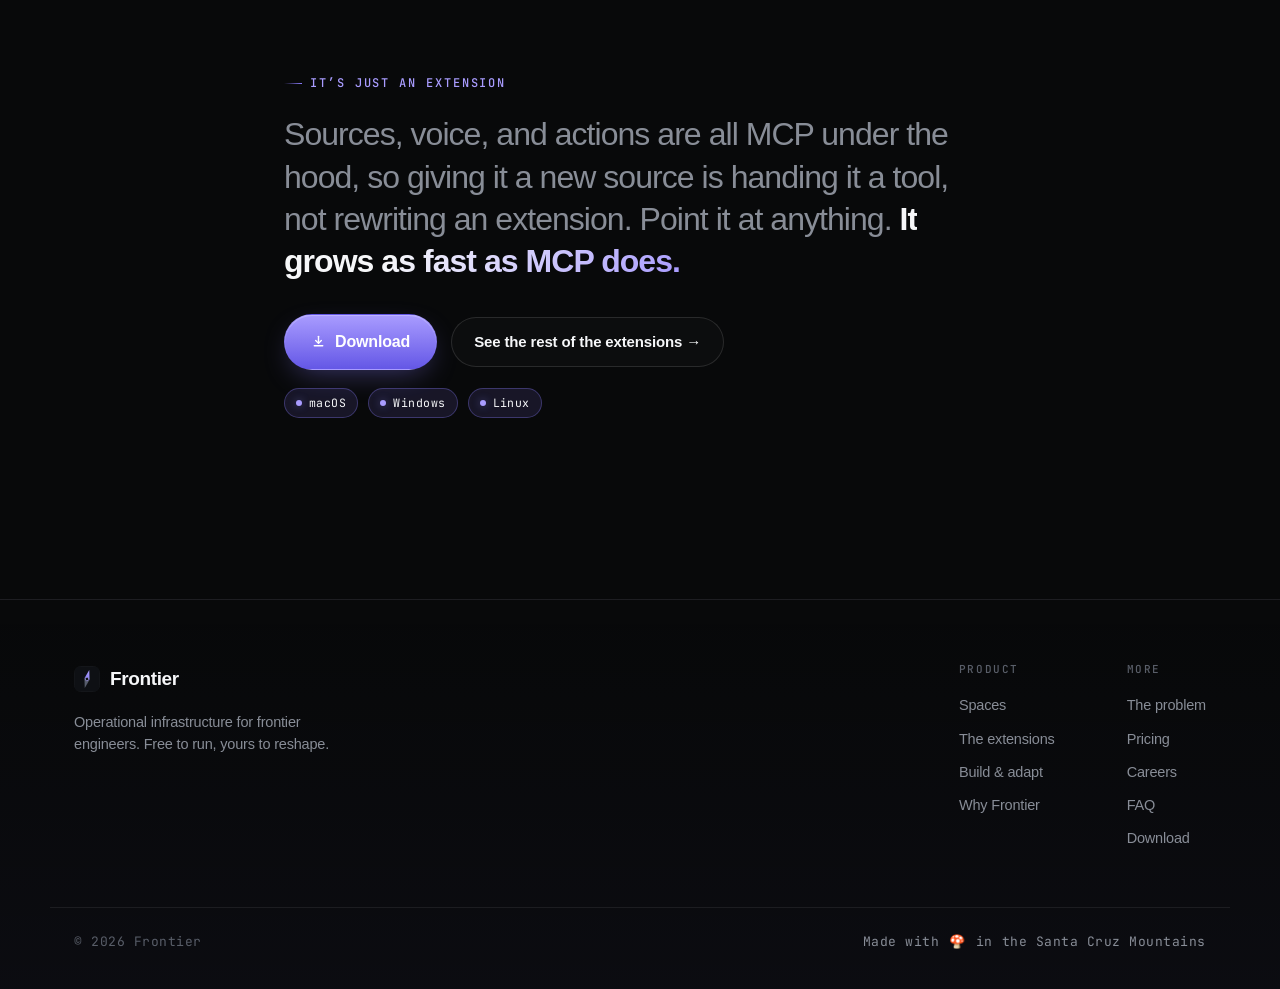
==== commit 6aec5cb2: "deploy: frontierengineer/frontierengineer.com@7b7cbcf84842985fd1bd387d554e8f669172daa3" ====
--- a/assistant/index.html
+++ b/assistant/index.html
@@ -1,12 +1,21 @@
-<!DOCTYPE html><html lang="en"> <head><meta charset="UTF-8"><meta name="viewport" content="width=device-width, initial-scale=1.0"><title>Assistant — Frontier</title><meta name="description" content="A realtime voice assistant you point at whatever sources you want. It keeps you organised and does whatever you'd normally do with AI, hands-free and without a screen, wherever you are."><link rel="canonical" href="https://frontierengineer.com/assistant/"><meta name="theme-color" content="#08090a"><link rel="icon" type="image/svg+xml" href="/favicon.svg"><link rel="icon" type="image/png" sizes="32x32" href="/favicon-32.png"><link rel="apple-touch-icon" sizes="180x180" href="/apple-touch-icon.png"><link rel="manifest" href="/site.webmanifest"><meta property="og:type" content="website"><meta property="og:title" content="Assistant — Frontier"><meta property="og:description" content="A realtime voice assistant you point at whatever sources you want. It keeps you organised and does whatever you'd normally do with AI, hands-free and without a screen, wherever you are."><meta property="og:url" content="https://frontierengineer.com/assistant/"><meta property="og:image" content="/og.png"><meta name="twitter:card" content="summary_large_image"><meta name="twitter:title" content="Assistant — Frontier"><meta name="twitter:description" content="A realtime voice assistant you point at whatever sources you want. It keeps you organised and does whatever you'd normally do with AI, hands-free and without a screen, wherever you are."><meta name="twitter:image" content="/og.png"><link rel="preconnect" href="https://api.fontshare.com" crossorigin><link rel="preconnect" href="https://fonts.googleapis.com"><link rel="preconnect" href="https://fonts.gstatic.com" crossorigin><link href="https://api.fontshare.com/v2/css?f[]=general-sans@400,500,600,700&display=swap" rel="stylesheet"><link href="https://fonts.googleapis.com/css2?family=JetBrains+Mono:wght@400;500;600&display=swap" rel="stylesheet"><link rel="stylesheet" href="/_astro/assistant.Bw5Z6QPS.css">
-<style>.xhero[data-astro-cid-bzsrhbdt]{padding-top:clamp(48px,7vw,88px)}.xback[data-astro-cid-bzsrhbdt]{display:flex;align-items:center;gap:7px;width:fit-content;font-family:var(--font-mono);font-size:12px;letter-spacing:.02em;color:var(--text-muted);padding:7px 14px 7px 11px;border:1px solid var(--border);border-radius:999px;background:#ffffff05;margin-bottom:26px;transition:color .2s var(--ease),border-color .2s var(--ease),background .2s var(--ease)}.xback[data-astro-cid-bzsrhbdt]:hover{color:var(--text);border-color:var(--border-accent);background:#ffffff0a}.xback-ic[data-astro-cid-bzsrhbdt]{color:var(--accent-bright);transition:transform .2s var(--ease)}.xback[data-astro-cid-bzsrhbdt]:hover .xback-ic[data-astro-cid-bzsrhbdt]{transform:translate(-2px)}.xhero-title[data-astro-cid-bzsrhbdt]{font-size:clamp(32px,5vw,60px);margin-top:16px;letter-spacing:-.04em}.xhero-lead[data-astro-cid-bzsrhbdt]{font-size:clamp(17px,1.6vw,20px);color:var(--text-dim);max-width:62ch;margin-top:22px;line-height:1.55}.xhero-lead[data-astro-cid-bzsrhbdt] strong{color:var(--text-dim);font-weight:600}.demo-stage[data-astro-cid-bzsrhbdt]{position:relative;margin-top:clamp(40px,6vw,72px)}.demo-glow[data-astro-cid-bzsrhbdt]{position:absolute;left:50%;top:-8%;transform:translate(-50%);width:78%;height:80%;background:radial-gradient(closest-side,rgba(138,124,255,.16),transparent 72%);filter:blur(26px);z-index:-1;pointer-events:none}.demo-cap[data-astro-cid-bzsrhbdt]{text-align:center;color:var(--text-faint);font-size:13.5px;margin-top:20px}.xbeats[data-astro-cid-bzsrhbdt]{padding-block:clamp(48px,8vw,110px)}.xbeats-grid[data-astro-cid-bzsrhbdt]{display:grid;grid-template-columns:repeat(3,1fr);gap:26px}.xbeat[data-astro-cid-bzsrhbdt]{position:relative}.xbeat-mark[data-astro-cid-bzsrhbdt]{display:block;width:26px;height:2px;border-radius:2px;background:linear-gradient(90deg,var(--accent-bright),transparent);margin-bottom:18px}.xbeat[data-astro-cid-bzsrhbdt] h3[data-astro-cid-bzsrhbdt]{font-size:19px;letter-spacing:-.02em}.xbeat[data-astro-cid-bzsrhbdt] p[data-astro-cid-bzsrhbdt]{color:var(--text-muted);font-size:15px;line-height:1.6;margin-top:10px}.xnote[data-astro-cid-bzsrhbdt]{border-top:1px solid var(--border)}.xnote-inner[data-astro-cid-bzsrhbdt]{max-width:760px}.xnote-body[data-astro-cid-bzsrhbdt]{font-family:var(--font-display);font-weight:500;font-size:clamp(22px,3vw,32px);line-height:1.32;letter-spacing:-.03em;color:var(--text-muted);margin-top:20px}.xnote-body[data-astro-cid-bzsrhbdt] .text-grad{font-weight:600}.xnote-cta[data-astro-cid-bzsrhbdt]{display:flex;gap:14px;margin-top:32px;flex-wrap:wrap}@media(max-width:760px){.xbeats-grid[data-astro-cid-bzsrhbdt]{grid-template-columns:1fr;gap:32px}}
-</style>
-<link rel="stylesheet" href="/_astro/assistant.CYsxO0mL.css"></head> <body> <header class="nav" data-astro-cid-dmqpwcec> <div class="container nav-inner" data-astro-cid-dmqpwcec> <a class="brand" href="/" aria-label="Frontier home" data-astro-cid-dmqpwcec> <svg class="brand-mark" width="26" height="26" viewBox="0 0 64 64" fill="none" aria-hidden="true" data-astro-cid-dmqpwcec> <defs data-astro-cid-dmqpwcec> <linearGradient id="navg" x1="24" y1="52" x2="42" y2="10" gradientUnits="userSpaceOnUse" data-astro-cid-dmqpwcec> <stop stop-color="#6457e6" data-astro-cid-dmqpwcec></stop> <stop offset="1" stop-color="#b3a8ff" data-astro-cid-dmqpwcec></stop> </linearGradient> </defs> <rect width="64" height="64" rx="15" fill="#0e1014" data-astro-cid-dmqpwcec></rect> <rect x="0.6" y="0.6" width="62.8" height="62.8" rx="14.4" stroke="#ffffff" stroke-opacity="0.08" stroke-width="1.2" data-astro-cid-dmqpwcec></rect> <g transform="rotate(14 32 32)" data-astro-cid-dmqpwcec> <polygon points="32,9 38.5,32 25.5,32" fill="url(#navg)" data-astro-cid-dmqpwcec></polygon> <polygon points="32,55 38.5,32 25.5,32" fill="#565c6b" data-astro-cid-dmqpwcec></polygon> <circle cx="32" cy="32" r="4.2" fill="#0e1014" data-astro-cid-dmqpwcec></circle> <circle cx="32" cy="32" r="4.2" fill="none" stroke="#b3a8ff" stroke-width="1.5" data-astro-cid-dmqpwcec></circle> </g> </svg> <span class="brand-word" data-astro-cid-dmqpwcec>Frontier</span> </a> <nav class="nav-links" aria-label="Primary" data-astro-cid-dmqpwcec> <a href="/#problem" data-astro-cid-dmqpwcec>The problem</a><a href="/#extensions" data-astro-cid-dmqpwcec>The toolkit</a><a href="/#adapt" data-astro-cid-dmqpwcec>Build &amp; adapt</a><a href="/#versus" data-astro-cid-dmqpwcec>Why Frontier</a><a href="/#faq" data-astro-cid-dmqpwcec>FAQ</a><a href="/careers" data-astro-cid-dmqpwcec>Careers</a> </nav> <a class="btn btn-primary nav-cta" href="/install" data-astro-cid-dmqpwcec>Install Frontier</a> </div> </header>  <main>  <section class="xhero section" data-astro-cid-bzsrhbdt> <div class="container" data-astro-cid-bzsrhbdt> <a class="xback" href="/#extensions" data-astro-cid-bzsrhbdt> <svg class="xback-ic" width="14" height="14" viewBox="0 0 16 16" fill="none" stroke="currentColor" stroke-width="1.7" stroke-linecap="round" stroke-linejoin="round" aria-hidden="true" data-astro-cid-bzsrhbdt><path d="M10 3 5 8l5 5" data-astro-cid-bzsrhbdt></path></svg>
-Back to the toolkit
+<!DOCTYPE html><html lang="en"> <head><meta charset="UTF-8"><meta name="viewport" content="width=device-width, initial-scale=1.0"><!-- Tag phones before paint so the desktop-download CTA can offer an "open on
+         your computer" note instead of a download you can't run on a phone. --><script>
+      if (/Mobi|Android|iPhone|iPod/i.test(navigator.userAgent)) {
+        document.documentElement.classList.add('is-phone');
+      }
+    </script><title>Assistant — Frontier</title><meta name="description" content="A realtime voice assistant you point at whatever sources you want. It keeps you organised and does whatever you'd normally do with AI, hands-free and without a screen, wherever you are."><link rel="canonical" href="https://frontierengineer.com/assistant/"><meta name="theme-color" content="#08090a"><link rel="icon" type="image/svg+xml" href="/favicon.svg"><link rel="icon" type="image/png" sizes="32x32" href="/favicon-32.png"><link rel="apple-touch-icon" sizes="180x180" href="/apple-touch-icon.png"><link rel="manifest" href="/site.webmanifest"><meta property="og:type" content="website"><meta property="og:title" content="Assistant — Frontier"><meta property="og:description" content="A realtime voice assistant you point at whatever sources you want. It keeps you organised and does whatever you'd normally do with AI, hands-free and without a screen, wherever you are."><meta property="og:url" content="https://frontierengineer.com/assistant/"><meta property="og:image" content="/og.png"><meta name="twitter:card" content="summary_large_image"><meta name="twitter:title" content="Assistant — Frontier"><meta name="twitter:description" content="A realtime voice assistant you point at whatever sources you want. It keeps you organised and does whatever you'd normally do with AI, hands-free and without a screen, wherever you are."><meta name="twitter:image" content="/og.png"><link rel="preconnect" href="https://api.fontshare.com" crossorigin><link rel="preconnect" href="https://fonts.googleapis.com"><link rel="preconnect" href="https://fonts.gstatic.com" crossorigin><link href="https://api.fontshare.com/v2/css?f[]=general-sans@400,500,600,700&display=swap" rel="stylesheet"><link href="https://fonts.googleapis.com/css2?family=JetBrains+Mono:wght@400;500;600&display=swap" rel="stylesheet"><link rel="stylesheet" href="/_astro/assistant.Bw5Z6QPS.css">
+<link rel="stylesheet" href="/_astro/assistant.CYsxO0mL.css">
+<style>.xhero[data-astro-cid-bzsrhbdt]{padding-top:clamp(48px,7vw,88px)}.xback[data-astro-cid-bzsrhbdt]{display:flex;align-items:center;gap:7px;width:fit-content;font-family:var(--font-mono);font-size:12px;letter-spacing:.02em;color:var(--text-muted);padding:7px 14px 7px 11px;border:1px solid var(--border);border-radius:999px;background:#ffffff05;margin-bottom:26px;transition:color .2s var(--ease),border-color .2s var(--ease),background .2s var(--ease)}.xback[data-astro-cid-bzsrhbdt]:hover{color:var(--text);border-color:var(--border-accent);background:#ffffff0a}.xback-ic[data-astro-cid-bzsrhbdt]{color:var(--accent-bright);transition:transform .2s var(--ease)}.xback[data-astro-cid-bzsrhbdt]:hover .xback-ic[data-astro-cid-bzsrhbdt]{transform:translate(-2px)}.xhero-title[data-astro-cid-bzsrhbdt]{font-size:clamp(32px,5vw,60px);margin-top:16px;letter-spacing:-.04em}.xhero-lead[data-astro-cid-bzsrhbdt]{font-size:clamp(17px,1.6vw,20px);color:var(--text-dim);max-width:62ch;margin-top:22px;line-height:1.55}.xhero-lead[data-astro-cid-bzsrhbdt] strong{color:var(--text-dim);font-weight:600}.demo-stage[data-astro-cid-bzsrhbdt]{position:relative;margin-top:clamp(40px,6vw,72px)}.demo-glow[data-astro-cid-bzsrhbdt]{position:absolute;left:50%;top:-8%;transform:translate(-50%);width:78%;height:80%;background:radial-gradient(closest-side,rgba(138,124,255,.16),transparent 72%);filter:blur(26px);z-index:-1;pointer-events:none}.demo-cap[data-astro-cid-bzsrhbdt]{text-align:center;color:var(--text-faint);font-size:13.5px;margin-top:20px}.xbeats[data-astro-cid-bzsrhbdt]{padding-block:clamp(48px,8vw,110px)}.xbeats-grid[data-astro-cid-bzsrhbdt]{display:grid;grid-template-columns:repeat(3,1fr);gap:26px}.xbeat[data-astro-cid-bzsrhbdt]{position:relative}.xbeat-mark[data-astro-cid-bzsrhbdt]{display:block;width:26px;height:2px;border-radius:2px;background:linear-gradient(90deg,var(--accent-bright),transparent);margin-bottom:18px}.xbeat[data-astro-cid-bzsrhbdt] h3[data-astro-cid-bzsrhbdt]{font-size:19px;letter-spacing:-.02em}.xbeat[data-astro-cid-bzsrhbdt] p[data-astro-cid-bzsrhbdt]{color:var(--text-muted);font-size:15px;line-height:1.6;margin-top:10px}.xnote[data-astro-cid-bzsrhbdt]{border-top:1px solid var(--border)}.xnote-inner[data-astro-cid-bzsrhbdt]{max-width:760px}.xnote-body[data-astro-cid-bzsrhbdt]{font-family:var(--font-display);font-weight:500;font-size:clamp(22px,3vw,32px);line-height:1.32;letter-spacing:-.03em;color:var(--text-muted);margin-top:20px}.xnote-body[data-astro-cid-bzsrhbdt] .text-grad{font-weight:600}.xnote-cta[data-astro-cid-bzsrhbdt]{margin-top:32px}@media(max-width:760px){.xbeats-grid[data-astro-cid-bzsrhbdt]{grid-template-columns:1fr;gap:32px}}
+.dl[data-astro-cid-itgiii2b]{display:flex;flex-direction:column;gap:18px}.dl-align-center[data-astro-cid-itgiii2b]{align-items:center}.dl-align-start[data-astro-cid-itgiii2b]{align-items:flex-start}.dl-actions[data-astro-cid-itgiii2b]{display:flex;gap:14px;flex-wrap:wrap;align-items:center}.dl-align-center[data-astro-cid-itgiii2b] .dl-actions[data-astro-cid-itgiii2b]{justify-content:center}.dl-btn[data-astro-cid-itgiii2b]{gap:9px}.dl-btn-lg[data-astro-cid-itgiii2b]{padding:14px 26px;font-size:16px}.dl-ic[data-astro-cid-itgiii2b]{margin-top:-1px;flex:0 0 auto}.dl-mobile-note[data-astro-cid-itgiii2b]{display:none;max-width:40ch;color:var(--text-muted);font-size:14px;line-height:1.5}.dl-align-center[data-astro-cid-itgiii2b] .dl-mobile-note[data-astro-cid-itgiii2b]{text-align:center}.dl-platforms[data-astro-cid-itgiii2b]{display:flex;flex-wrap:wrap;gap:8px 10px;align-items:center}.dl-align-center[data-astro-cid-itgiii2b] .dl-platforms[data-astro-cid-itgiii2b]{justify-content:center}.dl-plat[data-astro-cid-itgiii2b]{display:inline-flex;align-items:center;gap:7px;font-family:var(--font-mono);font-size:11.5px;letter-spacing:.04em;padding:5px 11px;border:1px solid var(--border);border-radius:999px;background:#ffffff05;white-space:nowrap}.dl-plat-dot[data-astro-cid-itgiii2b]{width:6px;height:6px;border-radius:50%;flex:0 0 auto}.dl-plat[data-astro-cid-itgiii2b].is-ready{border-color:var(--border-accent);background:var(--accent-dim)}.dl-plat[data-astro-cid-itgiii2b].is-ready .dl-plat-name[data-astro-cid-itgiii2b]{color:var(--text)}.dl-plat[data-astro-cid-itgiii2b].is-ready .dl-plat-dot[data-astro-cid-itgiii2b]{background:var(--accent-bright);box-shadow:0 0 8px var(--accent-glow)}.dl-plat-name[data-astro-cid-itgiii2b]{color:var(--text-muted)}@media(max-width:480px){.dl-btn[data-astro-cid-itgiii2b]{display:none}.dl-mobile-note[data-astro-cid-itgiii2b]{display:block}}html.is-phone .dl-btn[data-astro-cid-itgiii2b]{display:none}html.is-phone .dl-mobile-note[data-astro-cid-itgiii2b]{display:block}
+</style></head> <body> <header class="nav" data-astro-cid-dmqpwcec> <div class="container nav-inner" data-astro-cid-dmqpwcec> <a class="brand" href="/" aria-label="Frontier home" data-astro-cid-dmqpwcec> <svg class="brand-mark" width="26" height="26" viewBox="0 0 64 64" fill="none" aria-hidden="true" data-astro-cid-dmqpwcec> <defs data-astro-cid-dmqpwcec> <linearGradient id="navg" x1="24" y1="52" x2="42" y2="10" gradientUnits="userSpaceOnUse" data-astro-cid-dmqpwcec> <stop stop-color="#6457e6" data-astro-cid-dmqpwcec></stop> <stop offset="1" stop-color="#b3a8ff" data-astro-cid-dmqpwcec></stop> </linearGradient> </defs> <rect width="64" height="64" rx="15" fill="#0e1014" data-astro-cid-dmqpwcec></rect> <rect x="0.6" y="0.6" width="62.8" height="62.8" rx="14.4" stroke="#ffffff" stroke-opacity="0.08" stroke-width="1.2" data-astro-cid-dmqpwcec></rect> <g transform="rotate(14 32 32)" data-astro-cid-dmqpwcec> <polygon points="32,9 38.5,32 25.5,32" fill="url(#navg)" data-astro-cid-dmqpwcec></polygon> <polygon points="32,55 38.5,32 25.5,32" fill="#565c6b" data-astro-cid-dmqpwcec></polygon> <circle cx="32" cy="32" r="4.2" fill="#0e1014" data-astro-cid-dmqpwcec></circle> <circle cx="32" cy="32" r="4.2" fill="none" stroke="#b3a8ff" stroke-width="1.5" data-astro-cid-dmqpwcec></circle> </g> </svg> <span class="brand-word" data-astro-cid-dmqpwcec>Frontier</span> </a> <nav class="nav-links" aria-label="Primary" data-astro-cid-dmqpwcec> <a href="/#problem" data-astro-cid-dmqpwcec>The problem</a><a href="/#extensions" data-astro-cid-dmqpwcec>The extensions</a><a href="/#adapt" data-astro-cid-dmqpwcec>Build &amp; adapt</a><a href="/#versus" data-astro-cid-dmqpwcec>Why Frontier</a><a href="/#faq" data-astro-cid-dmqpwcec>FAQ</a><a href="/careers" data-astro-cid-dmqpwcec>Careers</a> </nav> <a class="btn btn-primary nav-cta" href="/download" data-cta="download" data-astro-cid-dmqpwcec>Download</a> </div> </header>  <main>  <section class="xhero section" data-astro-cid-bzsrhbdt> <div class="container" data-astro-cid-bzsrhbdt> <a class="xback" href="/#extensions" data-astro-cid-bzsrhbdt> <svg class="xback-ic" width="14" height="14" viewBox="0 0 16 16" fill="none" stroke="currentColor" stroke-width="1.7" stroke-linecap="round" stroke-linejoin="round" aria-hidden="true" data-astro-cid-bzsrhbdt><path d="M10 3 5 8l5 5" data-astro-cid-bzsrhbdt></path></svg>
+Back to the extensions
 </a> <span class="eyebrow" data-astro-cid-bzsrhbdt>Assistant extension</span> <h1 class="xhero-title" data-astro-cid-bzsrhbdt>An assistant you talk to,<br data-astro-cid-vo5oohh5>that reaches into everything.</h1> <p class="xhero-lead" data-astro-cid-bzsrhbdt>
 Realtime voice, plus <strong data-astro-cid-vo5oohh5>async MCP integrations you point at whatever sources you want</strong>.
     It keeps you organised, but it’s also just AI without a screen: ask it anything you’d normally
     type, start work, check on things, <em data-astro-cid-vo5oohh5>wherever you are</em>. For free.
 </p> <div class="demo-stage" data-astro-cid-bzsrhbdt> <div class="demo-glow" aria-hidden="true" data-astro-cid-bzsrhbdt></div> <div class="demo-interactive" data-astro-cid-bzsrhbdt>    <style>astro-island,astro-slot,astro-static-slot{display:contents}</style><script>(()=>{var n=(a,t)=>{let i=async()=>{await(await a())()};if(t.value){let e=matchMedia(t.value);e.matches?i():e.addEventListener("change",i,{once:!0})}};(self.Astro||(self.Astro={})).media=n;window.dispatchEvent(new Event("astro:media"));})();</script><script>(()=>{var A=Object.defineProperty;var g=(i,o,a)=>o in i?A(i,o,{enumerable:!0,configurable:!0,writable:!0,value:a}):i[o]=a;var d=(i,o,a)=>g(i,typeof o!="symbol"?o+"":o,a);{let i={0:t=>m(t),1:t=>a(t),2:t=>new RegExp(t),3:t=>new Date(t),4:t=>new Map(a(t)),5:t=>new Set(a(t)),6:t=>BigInt(t),7:t=>new URL(t),8:t=>new Uint8Array(t),9:t=>new Uint16Array(t),10:t=>new Uint32Array(t),11:t=>1/0*t},o=t=>{let[l,e]=t;return l in i?i[l](e):void 0},a=t=>t.map(o),m=t=>typeof t!="object"||t===null?t:Object.fromEntries(Object.entries(t).map(([l,e])=>[l,o(e)]));class y extends HTMLElement{constructor(){super(...arguments);d(this,"Component");d(this,"hydrator");d(this,"hydrate",async()=>{var b;if(!this.hydrator||!this.isConnected)return;let e=(b=this.parentElement)==null?void 0:b.closest("astro-island[ssr]");if(e){e.addEventListener("astro:hydrate",this.hydrate,{once:!0});return}let c=this.querySelectorAll("astro-slot"),n={},h=this.querySelectorAll("template[data-astro-template]");for(let r of h){let s=r.closest(this.tagName);s!=null&&s.isSameNode(this)&&(n[r.getAttribute("data-astro-template")||"default"]=r.innerHTML,r.remove())}for(let r of c){let s=r.closest(this.tagName);s!=null&&s.isSameNode(this)&&(n[r.getAttribute("name")||"default"]=r.innerHTML)}let p;try{p=this.hasAttribute("props")?m(JSON.parse(this.getAttribute("props"))):{}}catch(r){let s=this.getAttribute("component-url")||"<unknown>",v=this.getAttribute("component-export");throw v&&(s+=` (export ${v})`),console.error(`[hydrate] Error parsing props for component ${s}`,this.getAttribute("props"),r),r}let u;await this.hydrator(this)(this.Component,p,n,{client:this.getAttribute("client")}),this.removeAttribute("ssr"),this.dispatchEvent(new CustomEvent("astro:hydrate"))});d(this,"unmount",()=>{this.isConnected||this.dispatchEvent(new CustomEvent("astro:unmount"))})}disconnectedCallback(){document.removeEventListener("astro:after-swap",this.unmount),document.addEventListener("astro:after-swap",this.unmount,{once:!0})}connectedCallback(){if(!this.hasAttribute("await-children")||document.readyState==="interactive"||document.readyState==="complete")this.childrenConnectedCallback();else{let e=()=>{document.removeEventListener("DOMContentLoaded",e),c.disconnect(),this.childrenConnectedCallback()},c=new MutationObserver(()=>{var n;((n=this.lastChild)==null?void 0:n.nodeType)===Node.COMMENT_NODE&&this.lastChild.nodeValue==="astro:end"&&(this.lastChild.remove(),e())});c.observe(this,{childList:!0}),document.addEventListener("DOMContentLoaded",e)}}async childrenConnectedCallback(){let e=this.getAttribute("before-hydration-url");e&&await import(e),this.start()}async start(){let e=JSON.parse(this.getAttribute("opts")),c=this.getAttribute("client");if(Astro[c]===void 0){window.addEventListener(`astro:${c}`,()=>this.start(),{once:!0});return}try{await Astro[c](async()=>{let n=this.getAttribute("renderer-url"),[h,{default:p}]=await Promise.all([import(this.getAttribute("component-url")),n?import(n):()=>()=>{}]),u=this.getAttribute("component-export")||"default";if(!u.includes("."))this.Component=h[u];else{this.Component=h;for(let f of u.split("."))this.Component=this.Component[f]}return this.hydrator=p,this.hydrate},e,this)}catch(n){console.error(`[astro-island] Error hydrating ${this.getAttribute("component-url")}`,n)}}attributeChangedCallback(){this.hydrate()}}d(y,"observedAttributes",["props"]),customElements.get("astro-island")||customElements.define("astro-island",y)}})();</script><astro-island uid="21wpBT" prefix="r1" component-url="/_astro/AssistantDemo.C8RsoqYz.js" component-export="default" renderer-url="/_astro/client.CbHKJimV.js" props="{&quot;data-astro-cid-vo5oohh5&quot;:[0,true]}" ssr client="media" opts="{&quot;name&quot;:&quot;AssistantDemo&quot;,&quot;value&quot;:&quot;(min-width: 860px)&quot;}" await-children><div class="adem" aria-label="Talking to the assistant hands-free"><div class="adem-room"><div class="adem-speaker"><span class="adem-avatar adem-avatar-you">You</span><span class="adem-room-label">You · no screen</span><span class="adem-pill is-voice">● speaking</span></div><div class="adem-wave adem-wave-you is-on" aria-hidden="true"><i style="--peak:0.8417120105808957;animation-delay:0ms"></i><i style="--peak:0.9067060543661969;animation-delay:52ms"></i><i style="--peak:0.5276926530966611;animation-delay:104ms"></i><i style="--peak:0.6484984073632659;animation-delay:156ms"></i><i style="--peak:0.9360884222527479;animation-delay:208ms"></i><i style="--peak:0.757435001853643;animation-delay:260ms"></i><i style="--peak:0.3922605070073061;animation-delay:312ms"></i><i style="--peak:0.8472707047897099;animation-delay:364ms"></i><i style="--peak:0.9032529451414593;animation-delay:416ms"></i><i style="--peak:0.5178409846565983;animation-delay:468ms"></i><i style="--peak:0.6572930887514092;animation-delay:520ms"></i><i style="--peak:0.937170477049954;animation-delay:572ms"></i><i style="--peak:0.7499855525618159;animation-delay:624ms"></i><i style="--peak:0.40260386568036527;animation-delay:676ms"></i><i style="--peak:0.8526803252110273;animation-delay:728ms"></i><i style="--peak:0.8996349344253034;animation-delay:780ms"></i><i style="--peak:0.5079333811823354;animation-delay:832ms"></i><i style="--peak:0.6659924081978033;animation-delay:884ms"></i><i style="--peak:0.9380780409457896;animation-delay:936ms"></i><i style="--peak:0.74241453464441;animation-delay:988ms"></i><i style="--peak:0.4129238699910305;animation-delay:1040ms"></i><i style="--peak:0.8579393423978348;animation-delay:1092ms"></i><i style="--peak:0.895853045127889;animation-delay:1144ms"></i><i style="--peak:0.4979726438231916;animation-delay:1196ms"></i></div><div class="adem-bubble adem-bubble-you">What needs my attention today?</div></div><div class="adem-app"><div class="adem-titlebar"><span class="adem-dots"><i></i><i></i><i></i></span><span class="adem-title">Assistant</span><span class="adem-appstatus is-listening">● listening</span></div><div class="adem-body"><div class="adem-label">Your sources · MCP</div><div class="adem-sources"><span class="adem-src adem-src-idle"><span class="adem-src-mark">·</span>Gmail</span><span class="adem-src adem-src-idle"><span class="adem-src-mark">·</span>Calendar</span><span class="adem-src adem-src-idle"><span class="adem-src-mark">·</span>Spaces</span></div><div class="adem-label adem-label-2">What needs you</div><div class="adem-pris"><div class="adem-pri is-out"><span class="adem-pri-dot"></span><span class="adem-pri-text">Reply to the Acme renewal — terms by EOD</span><span class="adem-tag">Gmail</span></div><div class="adem-pri is-out"><span class="adem-pri-dot"></span><span class="adem-pri-text">Your 2pm board sync has no agenda</span><span class="adem-tag">Calendar</span></div><div class="adem-pri is-out"><span class="adem-pri-dot"></span><span class="adem-pri-text">auth-migration is waiting on your input</span><span class="adem-tag">Spaces</span></div><div class="adem-pri-empty">Ask it anything. The result lands here.</div></div></div></div></div><!--astro:end--></astro-island> </div> <img class="demo-fallback" src="/demos/assistant-demo.png" alt="Talking to the assistant hands-free; it reaches into your sources over MCP and answers by voice, whether you're organising, drafting, or just asking." loading="lazy" data-astro-cid-bzsrhbdt> </div> <p class="demo-cap" data-astro-cid-bzsrhbdt>Ask out loud; it reaches into whatever sources you&#39;ve given it and answers, in voice. Organise, draft, ask, capture.</p> </div> </section> <section class="section xbeats" data-astro-cid-bzsrhbdt> <div class="container" data-astro-cid-bzsrhbdt> <div class="xbeats-grid" data-astro-cid-bzsrhbdt> <article class="xbeat" data-astro-cid-bzsrhbdt> <span class="xbeat-mark" data-astro-cid-bzsrhbdt></span> <h3 data-astro-cid-bzsrhbdt>Voice-first, hands-free</h3> <p data-astro-cid-bzsrhbdt>Talk to it; it talks back. No window to sit in front of, no keyboard. It runs on the main thread and only speaks when it has something worth saying.</p> </article><article class="xbeat" data-astro-cid-bzsrhbdt> <span class="xbeat-mark" data-astro-cid-bzsrhbdt></span> <h3 data-astro-cid-bzsrhbdt>Point it at any source</h3> <p data-astro-cid-bzsrhbdt>You choose what it can reach: your email, your calendar, a database, your spaces, any MCP server at all. It works with whatever you give it, not a fixed list.</p> </article><article class="xbeat" data-astro-cid-bzsrhbdt> <span class="xbeat-mark" data-astro-cid-bzsrhbdt></span> <h3 data-astro-cid-bzsrhbdt>Not just an organiser</h3> <p data-astro-cid-bzsrhbdt>Triage is one use. It’s a realtime line to AI for anything you’d normally do at a keyboard: ask a question, draft something, kick off work, capture a thought. Just without the screen.</p> </article> </div> </div> </section> <section class="section xnote" data-astro-cid-bzsrhbdt> <div class="container xnote-inner" data-astro-cid-bzsrhbdt> <span class="eyebrow" data-astro-cid-bzsrhbdt>It’s just an extension</span> <p class="xnote-body" data-astro-cid-bzsrhbdt>
 Sources, voice, and actions are all MCP under the hood, so giving it a new source is handing it a
-    tool, not rewriting an app. Point it at anything. <span class="text-grad" data-astro-cid-vo5oohh5>It grows as fast as MCP does.</span> </p> <div class="xnote-cta" data-astro-cid-bzsrhbdt> <a class="btn btn-primary" href="/install" data-astro-cid-bzsrhbdt>Install Frontier</a> <a class="btn btn-ghost" href="/#extensions" data-astro-cid-bzsrhbdt>See the rest of the toolkit →</a> </div> </div> </section>  </main> <footer class="footer" data-astro-cid-sz7xmlte> <div class="container footer-inner" data-astro-cid-sz7xmlte> <div class="footer-brand" data-astro-cid-sz7xmlte> <a class="footer-logo" href="/" aria-label="Frontier home" data-astro-cid-sz7xmlte> <svg class="footer-mark" width="26" height="26" viewBox="0 0 64 64" fill="none" aria-hidden="true" data-astro-cid-sz7xmlte> <defs data-astro-cid-sz7xmlte> <linearGradient id="footg" x1="24" y1="52" x2="42" y2="10" gradientUnits="userSpaceOnUse" data-astro-cid-sz7xmlte> <stop stop-color="#6457e6" data-astro-cid-sz7xmlte></stop> <stop offset="1" stop-color="#b3a8ff" data-astro-cid-sz7xmlte></stop> </linearGradient> </defs> <rect width="64" height="64" rx="15" fill="#0e1014" data-astro-cid-sz7xmlte></rect> <rect x="0.6" y="0.6" width="62.8" height="62.8" rx="14.4" stroke="#ffffff" stroke-opacity="0.08" stroke-width="1.2" data-astro-cid-sz7xmlte></rect> <g transform="rotate(14 32 32)" data-astro-cid-sz7xmlte> <polygon points="32,9 38.5,32 25.5,32" fill="url(#footg)" data-astro-cid-sz7xmlte></polygon> <polygon points="32,55 38.5,32 25.5,32" fill="#565c6b" data-astro-cid-sz7xmlte></polygon> <circle cx="32" cy="32" r="4.2" fill="#0e1014" data-astro-cid-sz7xmlte></circle> <circle cx="32" cy="32" r="4.2" fill="none" stroke="#b3a8ff" stroke-width="1.5" data-astro-cid-sz7xmlte></circle> </g> </svg> <span class="brand-word" data-astro-cid-sz7xmlte>Frontier</span> </a> <p data-astro-cid-sz7xmlte>Operational infrastructure for frontier engineers. Free to run, yours to reshape.</p> </div> <nav class="footer-cols" aria-label="Footer" data-astro-cid-sz7xmlte> <div data-astro-cid-sz7xmlte> <h4 data-astro-cid-sz7xmlte>Product</h4> <a href="/spaces" data-astro-cid-sz7xmlte>Spaces</a> <a href="/#extensions" data-astro-cid-sz7xmlte>The toolkit</a> <a href="/#adapt" data-astro-cid-sz7xmlte>Build &amp; adapt</a> <a href="/#versus" data-astro-cid-sz7xmlte>Why Frontier</a> </div> <div data-astro-cid-sz7xmlte> <h4 data-astro-cid-sz7xmlte>More</h4> <a href="/#problem" data-astro-cid-sz7xmlte>The problem</a> <a href="/#promise" data-astro-cid-sz7xmlte>Pricing</a> <a href="/careers" data-astro-cid-sz7xmlte>Careers</a> <a href="/#faq" data-astro-cid-sz7xmlte>FAQ</a> <a href="/install" data-astro-cid-sz7xmlte>Install Frontier</a> </div> </nav> </div> <div class="container footer-base" data-astro-cid-sz7xmlte> <span data-astro-cid-sz7xmlte>© 2026 Frontier</span> <span class="footer-made" data-astro-cid-sz7xmlte>Made with <span class="footer-emoji" aria-hidden="true" data-astro-cid-sz7xmlte>🍄</span> in the Santa Cruz Mountains</span> </div> </footer> <script type="module">const s=["🌲","🦭","⛰️","🐈","🌊","🍄","🐬","🥃"],t=document.querySelector(".footer-emoji"),n=window.matchMedia("(prefers-reduced-motion: reduce)").matches;if(t&&!n){let e=[];setInterval(()=>{e.length===0&&(e=[...s].sort(()=>Math.random()-.5),e[0]===t.textContent&&e.push(e.shift())),t.classList.add("is-fading"),setTimeout(()=>{t.textContent=e.shift(),t.classList.remove("is-fading")},900)},5e3)}</script>  </body></html>  +    tool, not rewriting an extension. Point it at anything. <span class="text-grad" data-astro-cid-vo5oohh5>It grows as fast as MCP does.</span> </p> <div class="xnote-cta" data-astro-cid-bzsrhbdt> <div class="dl dl-hero dl-align-start" data-astro-cid-itgiii2b> <div class="dl-actions" data-astro-cid-itgiii2b> <a class="btn btn-primary dl-btn dl-btn-lg" href="/download" data-cta="download" data-astro-cid-itgiii2b> <svg class="dl-ic" width="15" height="15" viewBox="0 0 16 16" fill="none" stroke="currentColor" stroke-width="1.5" stroke-linecap="round" stroke-linejoin="round" aria-hidden="true" data-astro-cid-itgiii2b> <path d="M8 2.5v7" data-astro-cid-itgiii2b></path> <path d="M5 7l3 3 3-3" data-astro-cid-itgiii2b></path> <path d="M3.5 12.5h9" data-astro-cid-itgiii2b></path> </svg> <span data-astro-cid-itgiii2b>Download</span> </a> <a class="btn btn-ghost dl-secondary" href="/#extensions" data-astro-cid-itgiii2b>See the rest of the extensions →</a> <p class="dl-mobile-note" data-astro-cid-itgiii2b>
+Frontier’s desktop app runs on macOS, Windows &amp; Linux — open this page on your computer to
+      download.
+</p> </div> <div class="dl-platforms" role="list" aria-label="Available platforms" data-astro-cid-itgiii2b> <span class="dl-plat is-ready" role="listitem" data-astro-cid-itgiii2b> <span class="dl-plat-dot" aria-hidden="true" data-astro-cid-itgiii2b></span> <span class="dl-plat-name" data-astro-cid-itgiii2b>macOS</span> </span><span class="dl-plat is-ready" role="listitem" data-astro-cid-itgiii2b> <span class="dl-plat-dot" aria-hidden="true" data-astro-cid-itgiii2b></span> <span class="dl-plat-name" data-astro-cid-itgiii2b>Windows</span> </span><span class="dl-plat is-ready" role="listitem" data-astro-cid-itgiii2b> <span class="dl-plat-dot" aria-hidden="true" data-astro-cid-itgiii2b></span> <span class="dl-plat-name" data-astro-cid-itgiii2b>Linux</span> </span> </div> </div>  </div> </div> </section>  </main> <footer class="footer" data-astro-cid-sz7xmlte> <div class="container footer-inner" data-astro-cid-sz7xmlte> <div class="footer-brand" data-astro-cid-sz7xmlte> <a class="footer-logo" href="/" aria-label="Frontier home" data-astro-cid-sz7xmlte> <svg class="footer-mark" width="26" height="26" viewBox="0 0 64 64" fill="none" aria-hidden="true" data-astro-cid-sz7xmlte> <defs data-astro-cid-sz7xmlte> <linearGradient id="footg" x1="24" y1="52" x2="42" y2="10" gradientUnits="userSpaceOnUse" data-astro-cid-sz7xmlte> <stop stop-color="#6457e6" data-astro-cid-sz7xmlte></stop> <stop offset="1" stop-color="#b3a8ff" data-astro-cid-sz7xmlte></stop> </linearGradient> </defs> <rect width="64" height="64" rx="15" fill="#0e1014" data-astro-cid-sz7xmlte></rect> <rect x="0.6" y="0.6" width="62.8" height="62.8" rx="14.4" stroke="#ffffff" stroke-opacity="0.08" stroke-width="1.2" data-astro-cid-sz7xmlte></rect> <g transform="rotate(14 32 32)" data-astro-cid-sz7xmlte> <polygon points="32,9 38.5,32 25.5,32" fill="url(#footg)" data-astro-cid-sz7xmlte></polygon> <polygon points="32,55 38.5,32 25.5,32" fill="#565c6b" data-astro-cid-sz7xmlte></polygon> <circle cx="32" cy="32" r="4.2" fill="#0e1014" data-astro-cid-sz7xmlte></circle> <circle cx="32" cy="32" r="4.2" fill="none" stroke="#b3a8ff" stroke-width="1.5" data-astro-cid-sz7xmlte></circle> </g> </svg> <span class="brand-word" data-astro-cid-sz7xmlte>Frontier</span> </a> <p data-astro-cid-sz7xmlte>Operational infrastructure for frontier engineers. Free to run, yours to reshape.</p> </div> <nav class="footer-cols" aria-label="Footer" data-astro-cid-sz7xmlte> <div data-astro-cid-sz7xmlte> <h4 data-astro-cid-sz7xmlte>Product</h4> <a href="/spaces" data-astro-cid-sz7xmlte>Spaces</a> <a href="/#extensions" data-astro-cid-sz7xmlte>The extensions</a> <a href="/#adapt" data-astro-cid-sz7xmlte>Build &amp; adapt</a> <a href="/#versus" data-astro-cid-sz7xmlte>Why Frontier</a> </div> <div data-astro-cid-sz7xmlte> <h4 data-astro-cid-sz7xmlte>More</h4> <a href="/#problem" data-astro-cid-sz7xmlte>The problem</a> <a href="/#promise" data-astro-cid-sz7xmlte>Pricing</a> <a href="/careers" data-astro-cid-sz7xmlte>Careers</a> <a href="/#faq" data-astro-cid-sz7xmlte>FAQ</a> <a href="/download" data-cta="download" data-astro-cid-sz7xmlte>Download</a> </div> </nav> </div> <div class="container footer-base" data-astro-cid-sz7xmlte> <span data-astro-cid-sz7xmlte>© 2026 Frontier</span> <span class="footer-made" data-astro-cid-sz7xmlte>Made with <span class="footer-emoji" aria-hidden="true" data-astro-cid-sz7xmlte>🍄</span> in the Santa Cruz Mountains</span> </div> </footer> <script type="module">const s=["🌲","🦭","⛰️","🐈","🌊","🍄","🐬","🥃"],t=document.querySelector(".footer-emoji"),n=window.matchMedia("(prefers-reduced-motion: reduce)").matches;if(t&&!n){let e=[];setInterval(()=>{e.length===0&&(e=[...s].sort(()=>Math.random()-.5),e[0]===t.textContent&&e.push(e.shift())),t.classList.add("is-fading"),setTimeout(()=>{t.textContent=e.shift(),t.classList.remove("is-fading")},900)},5e3)}</script>  </body></html>  
